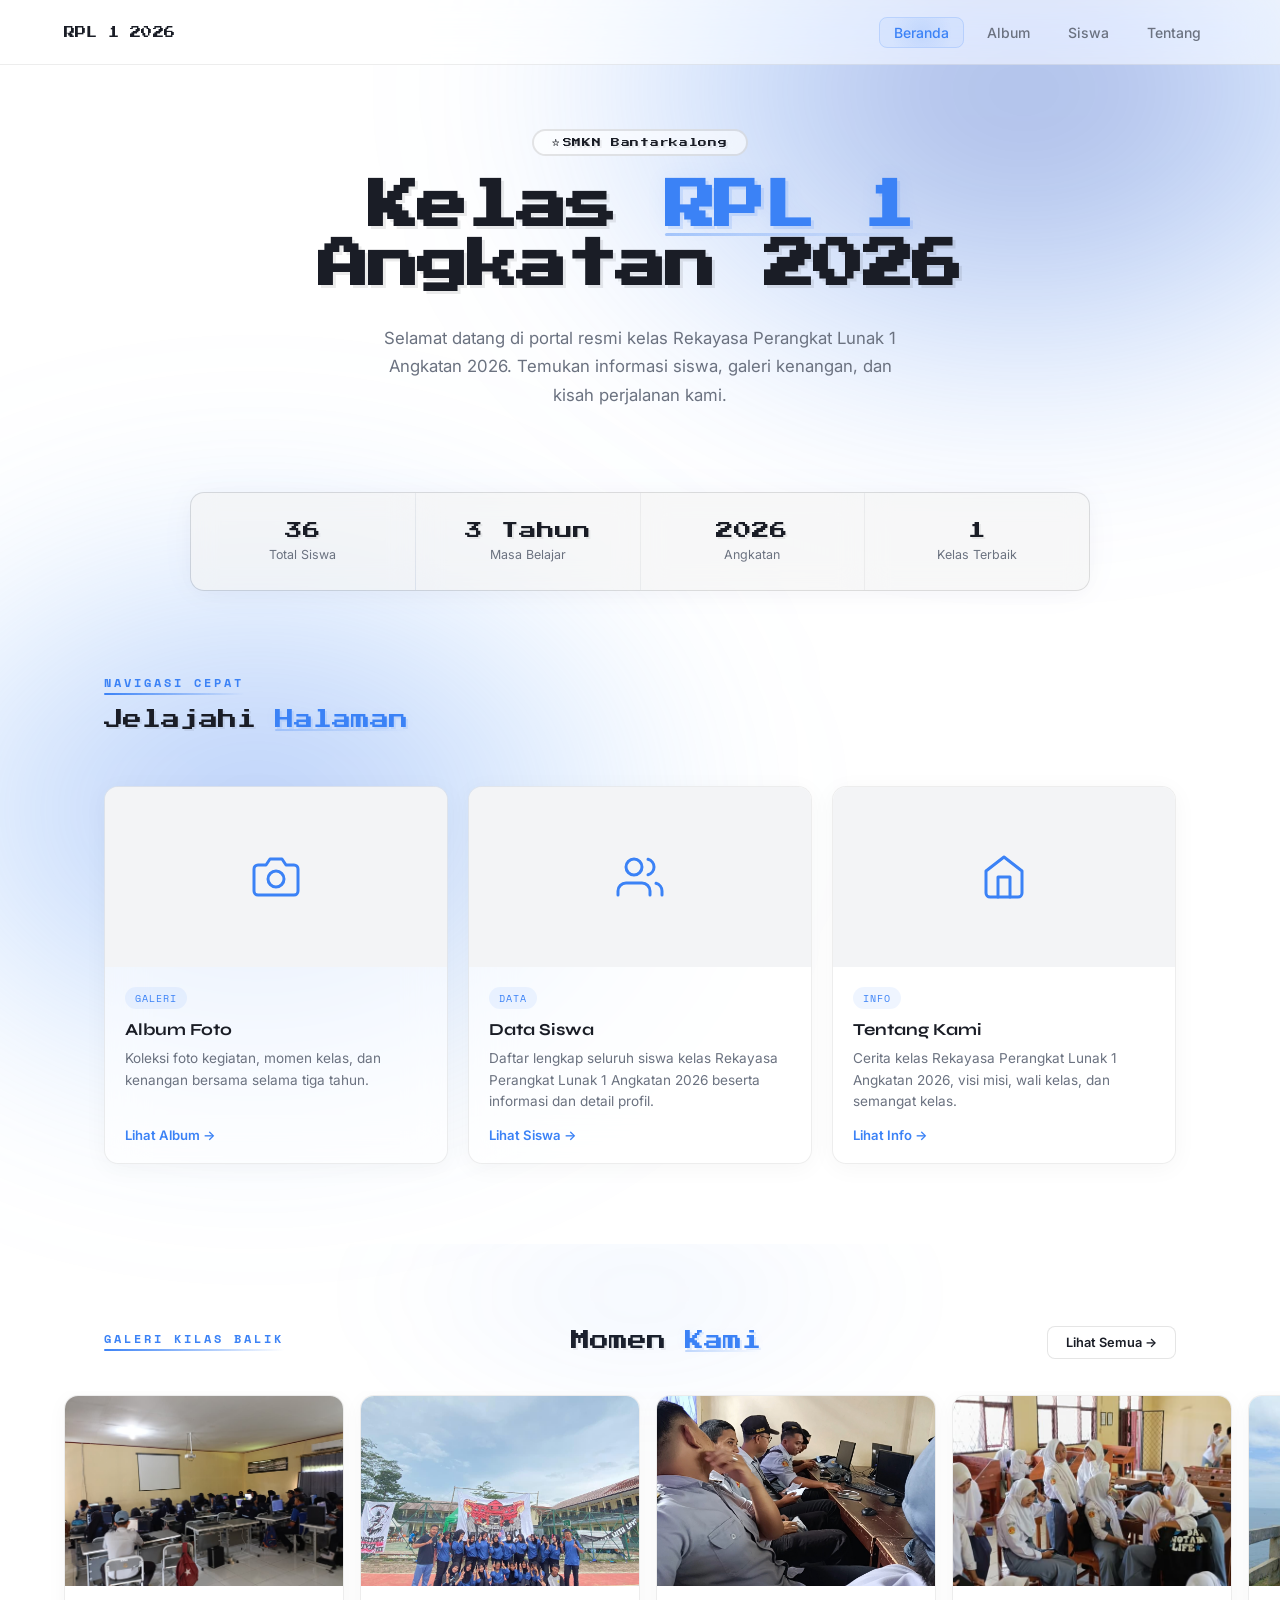
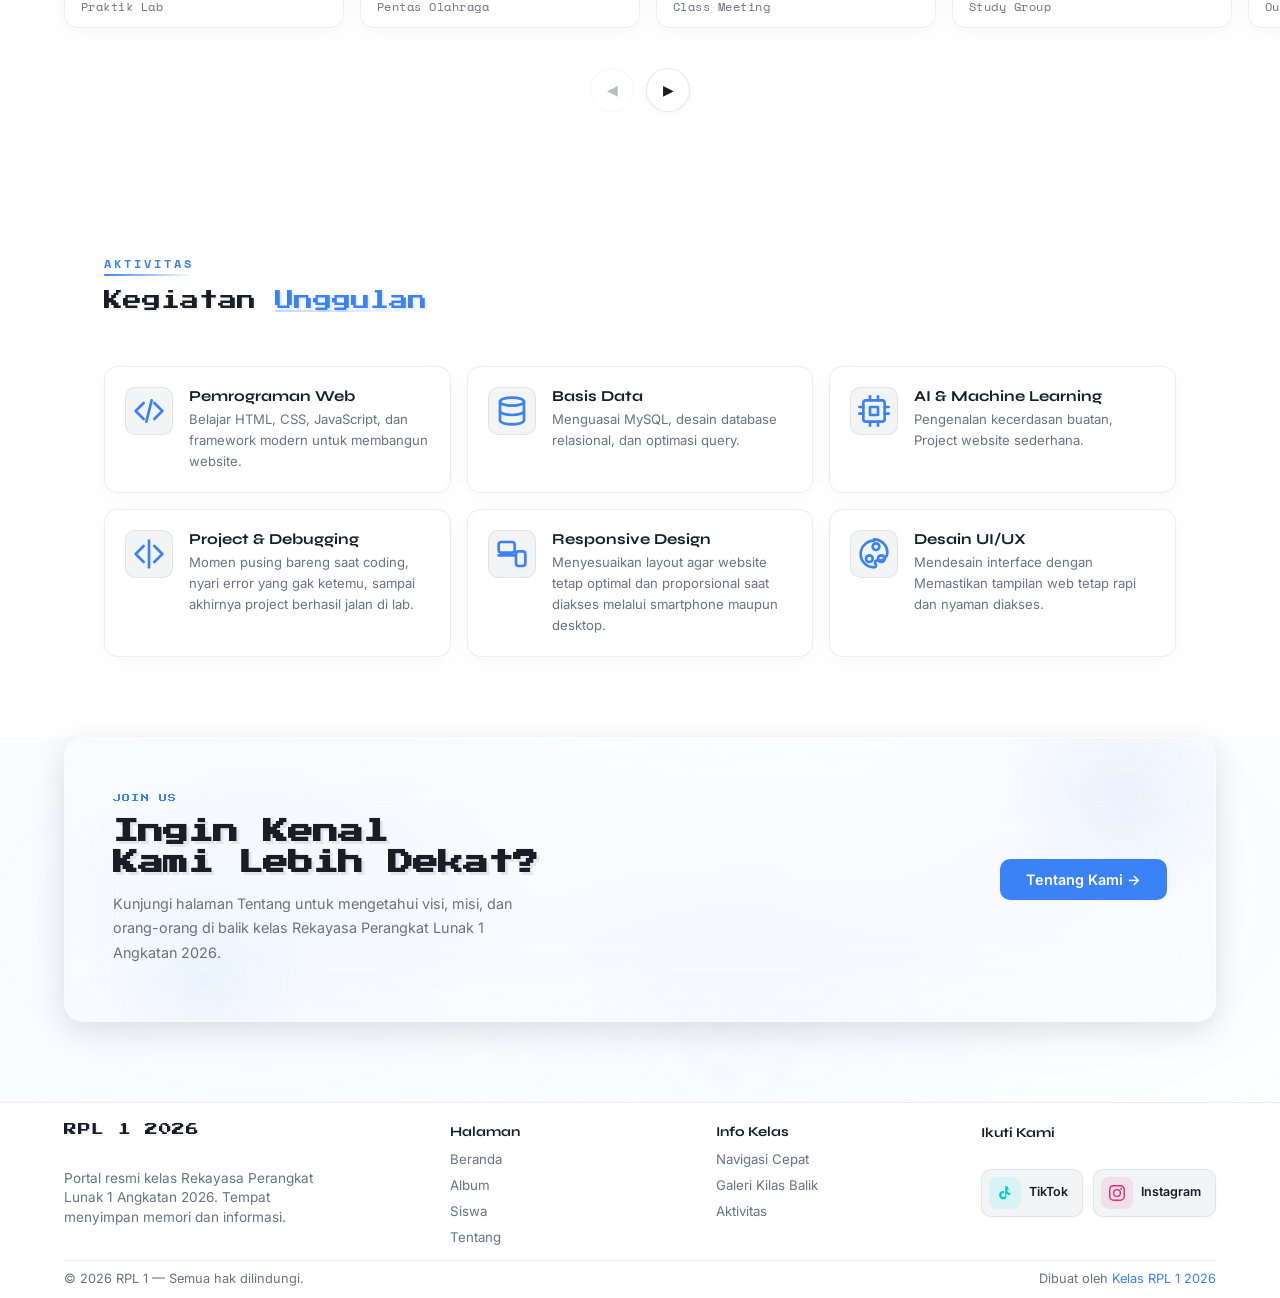
==== index.html @ 1a7b78fa "Upload tugas RPL" ====
<!DOCTYPE html>
<html lang="id">
<head>
  <meta charset="UTF-8" />
  <meta name="viewport" content="width=device-width, initial-scale=1.0" />
  <title>RPL 1 2026 - Home</title>
  <link rel="stylesheet" href="assets/style.css" />
</head>
<body>

  <nav class="navbar">
    <div class="nav-inner">
      <a href="index.html" class="nav-logo">
        <span class="nav-logo-text">RPL 1 2026</span>
      </a>
      <ul class="nav-links">
        <li><a href="index.html" class="active">Beranda</a></li>
        <li><a href="album.html">Album</a></li>
        <li><a href="siswa.html">Siswa</a></li>
        <li><a href="tentang.html">Tentang</a></li>
      </ul>
      <div class="hamburger" aria-label="Menu">
        <span></span><span></span><span></span>
      </div>
    </div>
  </nav>

  <main>

    <section class="hero">
      <div class="hero-badge">
        <svg class="badge-sparkle" viewBox="0 0 24 24" fill="none" stroke="currentColor" stroke-width="2" stroke-linecap="round" stroke-linejoin="round"><path d="M12 2l2.4 7.4H22l-6.2 4.5 2.4 7.4L12 16.8l-6.2 4.5 2.4-7.4L2 9.4h7.6z"/></svg>
        SMKN Bantarkalong
      </div>
      <h1>Kelas <em>RPL 1</em><br>Angkatan 2026</h1>
      <p>Selamat datang di portal resmi kelas Rekayasa Perangkat Lunak 1 Angkatan 2026. Temukan informasi siswa, galeri kenangan, dan kisah perjalanan kami.</p>
    </section>

    <div class="section pt-0">
      <div class="stats-bar fade-in">
        <div class="stat-item">
          <div class="stat-num" data-target="36" data-suffix="">35</div>
          <div class="stat-lbl">Total Siswa</div>
        </div>
        <div class="stat-item">
          <div class="stat-num" data-target="3" data-suffix=" Tahun">3 Tahun</div>
          <div class="stat-lbl">Masa Belajar</div>
        </div>
        <div class="stat-item">
          <div class="stat-num" data-target="2026" data-suffix="">2026</div>
          <div class="stat-lbl">Angkatan</div>
        </div>
        <div class="stat-item">
          <div class="stat-num" data-target="1" data-suffix="">1</div>
          <div class="stat-lbl">Kelas Terbaik</div>
        </div>
      </div>
    </div>

    <section class="section pt-0">
      <div class="section-label" id="Navigasi Cepat">Navigasi Cepat</div>
      <h2 class="section-title">Jelajahi <span>Halaman</span></h2>

      <div class="card-grid">
        <a href="album.html" class="card fade-in">
          <div class="card-img">
            <svg class="icon-card" viewBox="0 0 24 24" fill="none" stroke="currentColor" stroke-width="1.5" stroke-linecap="round" stroke-linejoin="round"><path d="M23 19a2 2 0 0 1-2 2H3a2 2 0 0 1-2-2V8a2 2 0 0 1 2-2h4l2-3h6l2 3h4a2 2 0 0 1 2 2z"/><circle cx="12" cy="13" r="4"/></svg>
          </div>
          <div class="card-body">
            <span class="card-tag">GALERI</span>
            <div class="card-title">Album Foto</div>
            <div class="card-desc">Koleksi foto kegiatan, momen kelas, dan kenangan bersama selama tiga tahun.</div>
            <span class="card-link">Lihat Album →</span>
          </div>
        </a>

        <a href="siswa.html" class="card fade-in delay-1">
          <div class="card-img">
            <svg class="icon-card" viewBox="0 0 24 24" fill="none" stroke="currentColor" stroke-width="1.5" stroke-linecap="round" stroke-linejoin="round"><path d="M17 21v-2a4 4 0 0 0-4-4H5a4 4 0 0 0-4 4v2"/><circle cx="9" cy="7" r="4"/><path d="M23 21v-2a4 4 0 0 0-3-3.87"/><path d="M16 3.13a4 4 0 0 1 0 7.75"/></svg>
          </div>
          <div class="card-body">
            <span class="card-tag">DATA</span>
            <div class="card-title">Data Siswa</div>
            <div class="card-desc">Daftar lengkap seluruh siswa kelas Rekayasa Perangkat Lunak 1 Angkatan 2026 beserta informasi dan detail profil.</div>
            <span class="card-link">Lihat Siswa →</span>
          </div>
        </a>

        <a href="tentang.html" class="card fade-in delay-2">
          <div class="card-img">
            <svg class="icon-card" viewBox="0 0 24 24" fill="none" stroke="currentColor" stroke-width="1.5" stroke-linecap="round" stroke-linejoin="round"><path d="M3 9l9-7 9 7v11a2 2 0 0 1-2 2H5a2 2 0 0 1-2-2z"/><polyline points="9 22 9 12 15 12 15 22"/></svg>
          </div>
          <div class="card-body">
            <span class="card-tag">INFO</span>
            <div class="card-title">Tentang Kami</div>
            <div class="card-desc">Cerita kelas Rekayasa Perangkat Lunak 1 Angkatan 2026, visi misi, wali kelas, dan semangat kelas.</div>
            <span class="card-link">Lihat Info →</span>
          </div>
        </a>
      </div>
    </section>

    <section class="scroll-section">
      <div class="scroll-header">
        <div class="section-label" id="Galeri Kilas Balik">Galeri Kilas Balik</div>
        <h2 class="section-title">Momen <span>Kami</span></h2>
        <a href="album.html" class="btn btn-ghost btn-sm">Lihat Semua →</a>
      </div>

      <div class="scroll-track" id="scrollTrack">

        <div class="scroll-item">
          <img src="img/index/praktiklab.jpeg" alt="Di lab komputer" loading="lazy" />
          <div class="scroll-item-label">Praktik Lab</div>
        </div>
        <div class="scroll-item">
          <img src="img/index/pentasolahraga.jpeg" alt="Olahraga" loading="lazy" />
          <div class="scroll-item-label">Pentas Olahraga</div>
        </div>
        <div class="scroll-item">
          <img src="img/index/classmeting.jpeg" alt="Event sekolah" loading="lazy" />
          <div class="scroll-item-label">Class Meeting</div>
        </div>
        <div class="scroll-item">
          <img src="img/index/studygrup.jpeg" alt="Belajar bareng" loading="lazy" />
          <div class="scroll-item-label">Study Group</div>
        </div>
        <div class="scroll-item">
          <img src="img/index/outingclass.jpeg" alt="Momen seru" loading="lazy" />
          <div class="scroll-item-label">Outing Class</div>
        </div>
      </div>

      <div class="scroll-nav">
        <button class="scroll-btn" id="scrollLeft" aria-label="Geser kiri">◀</button>
        <button class="scroll-btn" id="scrollRight" aria-label="Geser kanan">▶</button>
      </div>
    </section>

    <section class="section">
      <div class="section-label" id="Aktivitas">Aktivitas</div>
      <h2 class="section-title">Kegiatan <span>Unggulan</span></h2>

      <div class="activity-grid">
        <div class="activity-card fade-in">
          <div class="activity-icon">
            <svg class="icon-activity" viewBox="0 0 24 24" fill="none" stroke="currentColor" stroke-width="2" stroke-linecap="round" stroke-linejoin="round"><polyline points="16 18 22 12 16 6"/><polyline points="8 6 2 12 8 18"/><line x1="14" y1="4" x2="10" y2="20"/></svg>
          </div>
          <div class="activity-body">
            <div class="activity-title">Pemrograman Web</div>
            <div class="activity-desc">Belajar HTML, CSS, JavaScript, dan framework modern untuk membangun website.</div>
          </div>
        </div>

        <div class="activity-card fade-in delay-3">
          <div class="activity-icon">
            <svg class="icon-activity" viewBox="0 0 24 24" fill="none" stroke="currentColor" stroke-width="2" stroke-linecap="round" stroke-linejoin="round"><ellipse cx="12" cy="5" rx="9" ry="3"/><path d="M21 12c0 1.66-4 3-9 3s-9-1.34-9-3"/><path d="M3 5v14c0 1.66 4 3 9 3s9-1.34 9-3V5"/></svg>
          </div>
          <div class="activity-body">
            <div class="activity-title">Basis Data</div>
            <div class="activity-desc">Menguasai MySQL, desain database relasional, dan optimasi query.</div>
          </div>
        </div>

        <div class="activity-card fade-in delay-4">
          <div class="activity-icon">
            <svg class="icon-activity" viewBox="0 0 24 24" fill="none" stroke="currentColor" stroke-width="2" stroke-linecap="round" stroke-linejoin="round"><rect x="4" y="4" width="16" height="16" rx="2"/><rect x="9" y="9" width="6" height="6"/><line x1="9" y1="1" x2="9" y2="4"/><line x1="15" y1="1" x2="15" y2="4"/><line x1="9" y1="20" x2="9" y2="23"/><line x1="15" y1="20" x2="15" y2="23"/><line x1="20" y1="9" x2="23" y2="9"/><line x1="20" y1="14" x2="23" y2="14"/><line x1="1" y1="9" x2="4" y2="9"/><line x1="1" y1="14" x2="4" y2="14"/></svg>
          </div>
          <div class="activity-body">
            <div class="activity-title">AI & Machine Learning</div>
            <div class="activity-desc">Pengenalan kecerdasan buatan, Project website sederhana.</div>
          </div>
        </div>

        <div class="activity-card fade-in delay-5">
          <div class="activity-icon">
            <svg class="icon-activity" viewBox="0 0 24 24" fill="none" stroke="currentColor" stroke-width="2" stroke-linecap="round" stroke-linejoin="round"><polyline points="16 18 22 12 16 6"/><polyline points="8 6 2 12 8 18"/><line x1="12" y1="22" x2="12" y2="2"/></svg>
          </div>
          <div class="activity-body">
            <div class="activity-title">Project & Debugging</div>
            <div class="activity-desc">Momen pusing bareng saat coding, nyari error yang gak ketemu, sampai akhirnya project berhasil jalan di lab.</div>
         </div>
        </div>

        <div class="activity-card fade-in delay-6">
          <div class="activity-icon">
           <svg class="icon-activity" viewBox="0 0 24 24" fill="none" stroke="currentColor" stroke-width="2" stroke-linecap="round" stroke-linejoin="round">
            <rect x="2" y="3" width="12" height="8" rx="2"/>
            <rect x="15" y="10" width="7" height="11" rx="2"/>
            <path d="M2 13h12"/>
           </svg>
          </div>
          <div class="activity-body">
            <div class="activity-title">Responsive Design</div>
            <div class="activity-desc">Menyesuaikan layout agar website tetap optimal dan proporsional saat diakses melalui smartphone maupun desktop.</div>
          </div>
        </div>

        <div class="activity-card fade-in delay-7">
          <div class="activity-icon">
            <svg class="icon-activity" viewBox="0 0 24 24" fill="none" stroke="currentColor" stroke-width="2" stroke-linecap="round" stroke-linejoin="round"><circle cx="13.5" cy="6.5" r="2.5"/><circle cx="17.5" cy="15.5" r="2.5"/><circle cx="8.5" cy="15.5" r="2.5"/><path d="M12 2C6.5 2 2 6.5 2 12s4.5 10 10 10c.93 0 1.5-.67 1.5-1.5 0-.39-.15-.74-.39-1.01-.23-.26-.38-.61-.38-1 0-.83.67-1.5 1.5-1.5H16c3.31 0 6-2.69 6-6 0-5.5-4.5-9.99-10-9.99z"/></svg>
          </div>
          <div class="activity-body">
            <div class="activity-title">Desain UI/UX</div>
            <div class="activity-desc">Mendesain interface dengan Memastikan tampilan web tetap rapi dan nyaman diakses.</div>
          </div>
        </div>
      </div>
    </section>

    <section class="cta-section">
      <div class="cta-inner fade-in">
        <div class="cta-text">
          <div class="cta-label">JOIN US</div>
          <h2 class="cta-title">Ingin Kenal<br>Kami Lebih Dekat?</h2>
          <p class="cta-desc">Kunjungi halaman Tentang untuk mengetahui visi, misi, dan orang-orang di balik kelas Rekayasa Perangkat Lunak 1 Angkatan 2026.</p>
        </div>
        <a href="tentang.html" class="btn btn-primary">Tentang Kami →</a>
      </div>
    </section>

  </main>

  <footer>
    <div class="footer-inner">
      <div class="footer-top">
        <div class="footer-brand">
          <div class="logo">RPL 1 2026</div>
          <p>Portal resmi kelas Rekayasa Perangkat Lunak 1 Angkatan 2026. Tempat menyimpan memori dan informasi.</p>

          <div class="social-heading">Ikuti Kami</div>
          <div class="footer-social">
            <a class="social-item tiktok-item" href="https://www.tiktok.com/@_erpeel1" target="_blank" rel="noopener noreferrer" aria-label="TikTok RPL 1">
              <span class="icon-box">
                <svg viewBox="0 0 24 24" xmlns="http://www.w3.org/2000/svg"><path d="M19.59 6.69a4.83 4.83 0 01-3.77-4.25V2h-3.45v13.67a2.89 2.89 0 01-2.88 2.5 2.89 2.89 0 01-2.89-2.89 2.89 2.89 0 012.89-2.89c.28 0 .54.04.79.1v-3.5a6.37 6.37 0 00-.79-.05A6.34 6.34 0 003.15 15.2a6.34 6.34 0 0010.86 4.48V13a8.28 8.28 0 005.58 2.16V11.7a4.83 4.83 0 01-3.77-1.76V6.69h3.77z"/></svg>
              </span>
              <span class="social-name">TikTok</span>
            </a>

            <a class="social-item ig-item" href="https://www.instagram.com/software_engineerr01" target="_blank" rel="noopener noreferrer" aria-label="Instagram RPL 1">
              <span class="icon-box">
                <svg viewBox="0 0 24 24" xmlns="http://www.w3.org/2000/svg"><path d="M12 2.163c3.204 0 3.584.012 4.85.07 3.252.148 4.771 1.691 4.919 4.919.058 1.265.069 1.645.069 4.849 0 3.205-.012 3.584-.069 4.849-.149 3.225-1.664 4.771-4.919 4.919-1.266.058-1.644.07-4.85.07-3.204 0-3.584-.012-4.849-.07-3.26-.149-4.771-1.699-4.919-4.92-.058-1.265-.07-1.644-.07-4.849 0-3.204.013-3.583.07-4.849.149-3.227 1.664-4.771 4.919-4.919 1.266-.057 1.645-.069 4.849-.069zM12 0C8.741 0 8.333.014 7.053.072 2.695.272.273 2.69.073 7.052.014 8.333 0 8.741 0 12c0 3.259.014 3.668.072 4.948.2 4.358 2.618 6.78 6.98 6.98C8.333 23.986 8.741 24 12 24c3.259 0 3.668-.014 4.948-.072 4.354-.2 6.782-2.618 6.979-6.98.059-1.28.073-1.689.073-4.948 0-3.259-.014-3.667-.072-4.947-.196-4.354-2.617-6.78-6.979-6.98C15.668.014 15.259 0 12 0zm0 5.838a6.162 6.162 0 100 12.324 6.162 6.162 0 000-12.324zM12 16a4 4 0 110-8 4 4 0 010 8zm6.406-11.845a1.44 1.44 0 100 2.881 1.44 1.44 0 000-2.881z"/></svg>
              </span>
              <span class="social-name">Instagram</span>
            </a>

          </div>
        </div>
        <div class="footer-col">
          <h4>Halaman</h4>
          <ul>
            <li><a href="index.html">Beranda</a></li>
            <li><a href="album.html">Album</a></li>
            <li><a href="siswa.html">Siswa</a></li>
            <li><a href="tentang.html">Tentang</a></li>
          </ul>
        </div>
        <div class="footer-col">
          <h4>Info Kelas</h4>
          <ul>
            <li><a href="#Navigasi Cepat">Navigasi Cepat</a></li>
            <li><a href="#Galeri Kilas Balik">Galeri Kilas Balik</a></li>
            <li><a href="#Aktivitas">Aktivitas</a></li>
          </ul>
        </div>
      </div>
      <div class="footer-bottom">
        <span>© 2026 RPL 1 — Semua hak dilindungi.</span>
        <span>Dibuat oleh <a href="tentang.html">Kelas RPL 1 2026</a></span>
      </div>
    </div>
  </footer>

  <script src="assets/script.js"></script>
</body>
</html>
---- assets/style.css ----
@import url('https://fonts.googleapis.com/css2?family=Press+Start+2P&family=Space+Mono:wght@400;700&family=Syne:wght@400;600;700;800&family=Inter:wght@300;400;500&display=swap');

:root {
  --bg:         #ffffff;
  --surface:    #f3f4f6;
  --card:       rgba(255, 255, 255, 0.65);
  --card-solid: #ffffff;
  --border:     rgba(0, 0, 0, 0.07);
  --border-md:  rgba(0, 0, 0, 0.1);
  --accent:     #3b82f6;
  --accent2:    #7c3aed;
  --gold:       #f59e0b;
  --text:       #1a1d26;
  --muted:      #6b7280;
  --radius:     14px;
  --transition: 0.3s cubic-bezier(0.4, 0, 0.2, 1);
  --retro-shadow:    3px 3px 0px rgba(0, 0, 0, 0.08);
  --retro-shadow-sm: 2px 2px 0px rgba(0, 0, 0, 0.06);
  --blur:    blur(20px);
  --blur-sm: blur(12px);
}

*,
*::before,
*::after {
  box-sizing: border-box;
  margin: 0;
  padding: 0;
}

html {
  scroll-behavior: smooth;
}

body {
  font-family: 'Inter', sans-serif;
  background: #ffffff;
  color: var(--text);
  min-height: 100vh;
  display: flex;
  flex-direction: column;
  overflow-x: hidden;
  position: relative;
}

body::before {
  content: '';
  position: fixed;
  top: -30%;
  right: -20%;
  width: 80%;
  height: 80%;
  background: radial-gradient(ellipse at center, rgba(30, 64, 175, 0.45) 0%, rgba(59, 130, 246, 0.25) 40%, transparent 70%);
  filter: blur(100px);
  pointer-events: none;
  z-index: 0;
  animation: blobFloat1 18s ease-in-out infinite;
}

body::after {
  content: '';
  position: fixed;
  bottom: -25%;
  left: -15%;
  width: 70%;
  height: 70%;
  background: radial-gradient(ellipse at center, rgba(37, 99, 235, 0.38) 0%, rgba(96, 165, 250, 0.22) 45%, transparent 70%);
  filter: blur(100px);
  pointer-events: none;
  z-index: 0;
  animation: blobFloat2 22s ease-in-out infinite;
}

.bg-blob-layer .blob-1 {
  background: radial-gradient(circle, rgba(30, 64, 175, 0.38) 0%, rgba(59, 130, 246, 0.18) 50%, transparent 70%);
}

.bg-blob-layer .blob-2 {
  background: radial-gradient(circle, rgba(37, 99, 235, 0.32) 0%, rgba(96, 165, 250, 0.14) 60%, transparent 75%);
}

.bg-blob-layer .blob-3 {
  background: radial-gradient(circle, rgba(29, 78, 216, 0.35) 0%, rgba(59, 130, 246, 0.15) 50%, transparent 70%);
}

.bg-blob-layer .blob-4 {
  background: radial-gradient(circle, rgba(30, 64, 175, 0.28) 0%, rgba(96, 165, 250, 0.12) 50%, transparent 70%);
}

.bg-blob-layer .blob-5 {
  background: radial-gradient(circle, rgba(59, 130, 246, 0.30) 0%, transparent 65%);
}

.bg-blob-layer .blob-6 {
  background: radial-gradient(circle, rgba(37, 99, 235, 0.26) 0%, rgba(96, 165, 250, 0.12) 50%, transparent 70%);
}

.bg-blob-layer {
  position: fixed;
  inset: 0;
  pointer-events: none;
  z-index: 0;
  overflow: hidden;
}

.bg-blob-layer .blob {
  position: absolute;
  border-radius: 50%;
  filter: blur(120px);
  opacity: 0;
  animation: blobAppear 2s ease forwards;
}

.bg-blob-layer .blob-1 {
  width: 500px;
  height: 500px;
  top: -10%;
  right: 10%;
  background: radial-gradient(circle, rgba(30, 64, 175, 0.22) 0%, rgba(59, 130, 246, 0.08) 50%, transparent 70%);
  animation: blobAppear 2s 0.3s ease forwards, blobFloat3 25s 2s ease-in-out infinite;
}

.bg-blob-layer .blob-2 {
  width: 450px;
  height: 450px;
  top: 30%;
  left: -10%;
  background: radial-gradient(circle, rgba(37, 99, 235, 0.18) 0%, rgba(96, 165, 250, 0.06) 60%, transparent 75%);
  animation: blobAppear 2s 0.6s ease forwards, blobFloat4 20s 2s ease-in-out infinite;
}

.bg-blob-layer .blob-3 {
  width: 400px;
  height: 400px;
  bottom: 10%;
  right: -5%;
  background: radial-gradient(circle, rgba(29, 78, 216, 0.2) 0%, rgba(59, 130, 246, 0.07) 50%, transparent 70%);
  animation: blobAppear 2s 0.9s ease forwards, blobFloat5 28s 2s ease-in-out infinite;
}

.bg-blob-layer .blob-4 {
  width: 350px;
  height: 350px;
  bottom: -15%;
  left: 25%;
  background: radial-gradient(circle, rgba(30, 64, 175, 0.15) 0%, rgba(96, 165, 250, 0.05) 50%, transparent 70%);
  animation: blobAppear 2s 1.2s ease forwards, blobFloat6 24s 2s ease-in-out infinite;
}

.bg-blob-layer .blob-5 {
  width: 280px;
  height: 280px;
  top: 5%;
  left: 30%;
  background: radial-gradient(circle, rgba(59, 130, 246, 0.16) 0%, transparent 65%);
  animation: blobAppear 2s 1.5s ease forwards, blobFloat7 16s 2s ease-in-out infinite;
}

.bg-blob-layer .blob-6 {
  width: 320px;
  height: 320px;
  top: 50%;
  right: 20%;
  background: radial-gradient(circle, rgba(37, 99, 235, 0.14) 0%, rgba(96, 165, 250, 0.05) 50%, transparent 70%);
  animation: blobAppear 2s 0.4s ease forwards, blobFloat8 21s 2s ease-in-out infinite;
}

.bg-noise {
  position: fixed;
  inset: 0;
  pointer-events: none;
  z-index: 0;
  opacity: 0.015;
  background-image: url("data:image/svg+xml,%3Csvg viewBox='0 0 256 256' xmlns='http://www.w3.org/2000/svg'%3E%3Cfilter id='n'%3E%3CfeTurbulence type='fractalNoise' baseFrequency='0.85' numOctaves='4' stitchTiles='stitch'/%3E%3C/filter%3E%3Crect width='100%25' height='100%25' filter='url(%23n)'/%3E%3C/svg%3E");
  background-repeat: repeat;
  background-size: 128px 128px;
}

main {
  flex: 1;
  position: relative;
  z-index: 1;
}

a {
  text-decoration: none;
  color: inherit;
}

img {
  display: block;
  max-width: 100%;
}

.navbar {
  position: sticky;
  top: 0;
  z-index: 100;
  background: rgba(255, 255, 255, 0.55);
  -webkit-backdrop-filter: blur(24px) saturate(1.4);
  backdrop-filter: blur(24px) saturate(1.4);
  border-bottom: 1px solid var(--border);
  padding: 0 5%;
  animation: navSlideDown 0.6s ease both;
}

.nav-inner {
  max-width: 1200px;
  margin: 0 auto;
  display: flex;
  align-items: center;
  justify-content: space-between;
  height: 64px;
}

.nav-logo {
  font-family: 'Press Start 2P', monospace;
  font-size: 0.100rem;
  font-weight: 400;
  color: var(--text);
  letter-spacing: 0.04em;
  display: flex;
  align-items: center;
  gap: 8px;
  text-shadow: var(--retro-shadow-sm);
  image-rendering: pixelated;
}

.nav-logo span {
  display: inline-block;
  padding: 0;
  border-radius: 0;
  font-size: 0.7rem;
  font-family: 'Press Start 2P', monospace;
  text-shadow: none;
  background: none;
  color: var(--text);
}

.nav-logo-text {
  color: var(--muted);
  font-size: 0.8rem;
  font-weight: 400;
}

.nav-links {
  display: flex;
  gap: 8px;
  list-style: none;
}

.nav-links a {
  font-family: 'Inter', sans-serif;
  font-size: 0.875rem;
  font-weight: 500;
  color: var(--muted);
  padding: 6px 14px;
  border-radius: 8px;
  border: 1px solid transparent;
  transition: all 0.35s cubic-bezier(0.4, 0, 0.2, 1);
  position: relative;
  overflow: hidden;
}

.nav-links a::before {
  content: '';
  position: absolute;
  inset: 0;
  background: radial-gradient(circle at center, rgba(59, 130, 246, 0.12) 0%, transparent 70%);
  opacity: 0;
  transition: opacity 0.35s ease;
  border-radius: 8px;
}

.nav-links a:hover::before,
.nav-links a.active::before {
  opacity: 1;
}

.nav-links a:hover,
.nav-links a.active {
  color: var(--accent);
  border-color: rgba(59, 130, 246, 0.18);
  background: rgba(59, 130, 246, 0.06);
}

.hamburger {
  display: none;
  flex-direction: column;
  gap: 5px;
  cursor: pointer;
  padding: 4px;
}

.hamburger span {
  display: block;
  width: 24px;
  height: 2px;
  background: var(--text);
  border-radius: 2px;
  transition: var(--transition);
}

.btn {
  display: inline-flex;
  align-items: center;
  gap: 8px;
  padding: 12px 26px;
  border-radius: 10px;
  font-weight: 600;
  font-size: 0.9rem;
  transition: all 0.4s cubic-bezier(0.4, 0, 0.2, 1);
  cursor: pointer;
  border: none;
  position: relative;
  overflow: hidden;
}

.btn::after {
  content: '';
  position: absolute;
  inset: 0;
  background: linear-gradient(135deg, rgba(255,255,255,0.15) 0%, transparent 50%);
  opacity: 0;
  transition: opacity 0.4s ease;
}

.btn:hover::after {
  opacity: 1;
}

.btn-sm {
  padding: 8px 18px;
  font-size: 0.8rem;
  border-radius: 8px;
}

.btn-primary {
  background: var(--accent);
  color: #fff;
}

.btn-primary:hover {
  background: #2563eb;
  transform: translateY(-2px);
  box-shadow: 0 8px 24px rgba(59, 130, 246, 0.3), 0 0 0 1px rgba(59, 130, 246, 0.1);
}

.btn-primary:active {
  transform: translateY(0px);
  box-shadow: 0 2px 8px rgba(59, 130, 246, 0.2);
}

.btn-ghost {
  background: rgba(255, 255, 255, 0.6);
  -webkit-backdrop-filter: var(--blur-sm);
  backdrop-filter: var(--blur-sm);
  color: var(--text);
  border: 1px solid var(--border-md);
}

.btn-ghost:hover {
  border-color: var(--accent);
  color: var(--accent);
  transform: translateY(-2px);
  box-shadow: 0 6px 20px rgba(59, 130, 246, 0.1), 0 0 0 1px rgba(59, 130, 246, 0.08);
}

.btn-ghost:active {
  transform: translateY(0px);
}

.section {
  padding: 80px 5%;
  max-width: 1200px;
  margin: 0 auto;
}

.section-label {
  font-family: 'Space Mono', monospace;
  font-size: 0.72rem;
  font-weight: 700;
  letter-spacing: 3px;
  color: var(--accent);
  text-transform: uppercase;
  margin-bottom: 12px;
  position: relative;
  display: inline-block;
}

.section-label::after {
  content: '';
  position: absolute;
  bottom: -4px;
  left: 0;
  width: 100%;
  height: 2px;
  background: linear-gradient(90deg, var(--accent), transparent);
  border-radius: 2px;
  animation: labelExpand 0.8s 0.5s ease both;
}

.section-title {
  font-family: 'Press Start 2P', monospace;
  font-size: clamp(0.85rem, 2.5vw, 1.2rem);
  font-weight: 400;
  margin-bottom: 48px;
  line-height: 1.8;
  text-shadow: var(--retro-shadow-sm);
  image-rendering: pixelated;
  color: var(--text);
}

.section-title span {
  color: var(--accent);
  text-shadow:
    2px 2px 0px rgba(59, 130, 246, 0.12),
    0 0 12px rgba(59, 130, 246, 0.06);
  position: relative;
}

.section-title span::after {
  content: '';
  position: absolute;
  bottom: -2px;
  left: 0;
  width: 100%;
  height: 2px;
  background: linear-gradient(90deg, rgba(59, 130, 246, 0.3), transparent);
  border-radius: 1px;
}

.page-header {
  padding: 64px 5% 48px;
  border-bottom: 1px solid var(--border);
  max-width: 1200px;
  margin: 0 auto;
}

.page-header h1 {
  font-family: 'Press Start 2P', monospace;
  font-size: clamp(1rem, 3.5vw, 1.6rem);
  font-weight: 400;
  line-height: 1.8;
  text-shadow: var(--retro-shadow);
  image-rendering: pixelated;
  color: var(--text);
}

.page-header p {
  color: var(--muted);
  margin-top: 14px;
  font-size: 1rem;
  line-height: 1.7;
}

.badge {
  display: inline-block;
  padding: 3px 10px;
  border-radius: 50px;
  font-size: 0.7rem;
  font-weight: 600;
  transition: all 0.3s ease;
}

.badge-green {
  background: rgba(16, 185, 129, 0.1);
  color: #059669;
}

.badge-blue {
  background: rgba(59, 130, 246, 0.08);
  color: var(--accent);
}

.badge-gold {
  background: rgba(245, 158, 11, 0.1);
  color: #d97706;
}

.table-wrap {
  overflow-x: auto;
  overflow-y: auto;
  max-height: 420px;
  border: 1px solid var(--border);
  border-radius: var(--radius);
  background: rgba(255, 255, 255, 0.6);
  -webkit-backdrop-filter: var(--blur);
  backdrop-filter: var(--blur);
  box-shadow: 0 4px 24px rgba(0, 0, 0, 0.04), 0 0 0 1px rgba(59, 130, 246, 0.03);
}

table {
  width: 100%;
  min-width: 520px;
  border-collapse: collapse;
  font-size: 0.9rem;
}

thead {
  background: var(--surface);
  font-family: 'Space Mono', monospace;
  font-size: 0.72rem;
  letter-spacing: 0.08em;
  color: var(--muted);
  text-transform: uppercase;
}

th,
td {
  padding: 14px 20px;
  text-align: left;
}

tbody tr {
  border-top: 1px solid var(--border);
  transition: all 0.35s cubic-bezier(0.4, 0, 0.2, 1);
}

tbody tr:hover {
  background: rgba(59, 130, 246, 0.03);
  box-shadow: inset 3px 0 0 var(--accent);
}

.photo-grid {
  columns: 3 280px;
  gap: 16px;
}

.photo-item {
  break-inside: avoid;
  margin-bottom: 16px;
  border-radius: var(--radius);
  overflow: hidden;
  position: relative;
  border: 1px solid var(--border);
  cursor: pointer;
  background: rgba(255, 255, 255, 0.6);
  -webkit-backdrop-filter: var(--blur-sm);
  backdrop-filter: var(--blur-sm);
  box-shadow: 0 4px 16px rgba(0, 0, 0, 0.03);
  transition: all 0.4s cubic-bezier(0.4, 0, 0.2, 1);
}

.photo-item:hover {
  border-color: rgba(59, 130, 246, 0.18);
  box-shadow: 0 12px 32px rgba(59, 130, 246, 0.08), 0 0 0 1px rgba(59, 130, 246, 0.06);
}

.photo-placeholder {
  background: var(--surface);
  width: 100%;
  display: flex;
  flex-direction: column;
  align-items: center;
  justify-content: center;
  gap: 8px;
  color: var(--muted);
  font-size: 0.8rem;
  font-family: 'Space Mono', monospace;
  transition: all 0.4s ease;
  min-height: 180px;
}

.photo-placeholder:hover {
  background: rgba(59, 130, 246, 0.04);
  border-color: var(--accent);
}

.photo-placeholder .icon {
  font-size: 2rem;
  transition: transform 0.4s ease;
}

.photo-item:hover .photo-placeholder .icon {
  transform: scale(1.1);
}

footer {
  background: rgba(255, 255, 255, 0.6);
  -webkit-backdrop-filter: var(--blur);
  backdrop-filter: var(--blur);
  border-top: 1px solid var(--border);
  padding: 20px 5% 12px;
  position: relative;
  z-index: 1;
}

.footer-inner {
  max-width: 1200px;
  margin: 0 auto;
}

.footer-top {
  display: grid;
  grid-template-columns: 1.5fr 1fr 1fr auto;
  row-gap: 2px;
  column-gap: 24px;
  margin-bottom: 14px;
  align-items: start;
}

.footer-brand {
  display: contents;
}

.footer-brand .logo {
  font-family: 'Press Start 2P', monospace;
  font-size: 0.8rem;
  color: var(--text);
  font-weight: 400;
  text-shadow: var(--retro-shadow-sm);
  image-rendering: pixelated;
  letter-spacing: 0.04em;
  grid-column: 1;
  grid-row: 1;
}

.footer-brand p {
  font-size: 0.85rem;
  color: var(--muted);
  line-height: 1.45;
  max-width: 280px;
  grid-column: 1;
  grid-row: 2;
}

.footer-brand .social-heading {
  display: block !important;
  width: 100% !important;
  font-family: 'Syne', sans-serif !important;
  font-size: 0.85rem !important;
  font-weight: 700 !important;
  color: var(--text) !important;
  text-transform: none !important;
  letter-spacing: 0 !important;
  margin-top: 0 !important;
  margin-bottom: 6px !important;
  padding-bottom: 0 !important;
  border-bottom: none !important;
  line-height: 1.4 !important;
  height: auto !important;
  visibility: visible !important;
  opacity: 1 !important;
  overflow: visible !important;
  position: relative !important;
  float: none !important;
  clear: both !important;
  grid-column: 4;
  grid-row: 1;
}

.footer-social {
  display: flex !important;
  align-items: center !important;
  gap: 10px !important;
  margin-top: 0 !important;
  margin-bottom: 0 !important;
  padding: 0 !important;
  width: 100% !important;
  height: auto !important;
  visibility: visible !important;
  opacity: 1 !important;
  overflow: visible !important;
  grid-column: 4;
  grid-row: 2;
}

.footer-top > .footer-col:nth-child(2) {
  grid-column: 2;
  grid-row: 1 / 3;
}

.footer-top > .footer-col:nth-child(3) {
  grid-column: 3;
  grid-row: 1 / 3;
}

.footer-col h4 {
  font-family: 'Syne', sans-serif;
  font-size: 0.85rem;
  font-weight: 700;
  margin-bottom: 8px;
  color: var(--text);
}

.footer-col ul {
  list-style: none;
}

.footer-col ul li + li {
  margin-top: 6px;
}

.footer-col ul a {
  font-size: 0.83rem;
  color: var(--muted);
  transition: all 0.35s cubic-bezier(0.4, 0, 0.2, 1);
  position: relative;
  padding-left: 0;
}

.footer-col ul a::before {
  content: '';
  position: absolute;
  left: -2px;
  top: 50%;
  transform: translateY(-50%) scaleY(0);
  width: 2px;
  height: 60%;
  background: var(--accent);
  border-radius: 2px;
  transition: transform 0.3s ease;
}

.footer-col ul a:hover {
  color: var(--accent);
  padding-left: 8px;
}

.footer-col ul a:hover::before {
  transform: translateY(-50%) scaleY(1);
}

.footer-bottom {
  display: flex;
  align-items: center;
  justify-content: space-between;
  border-top: 1px solid var(--border);
  padding-top: 10px;
  font-size: 0.8rem;
  color: var(--muted);
  flex-wrap: wrap;
  gap: 12px;
}

.footer-bottom a {
  color: var(--accent);
  transition: all 0.3s ease;
}

.footer-bottom a:hover {
  text-shadow: 0 0 8px rgba(59, 130, 246, 0.3);
}

.footer-social .social-item {
  display: inline-flex !important;
  align-items: center !important;
  gap: 8px !important;
  text-decoration: none !important;
  padding: 7px 14px 7px 7px !important;
  border-radius: 10px !important;
  background: var(--surface) !important;
  border: 1px solid var(--border) !important;
  transition: all 0.4s cubic-bezier(0.4, 0, 0.2, 1) !important;
  position: relative !important;
  visibility: visible !important;
  opacity: 1 !important;
  overflow: visible !important;
  line-height: 1 !important;
  float: none !important;
  clear: none !important;
  color: var(--text) !important;
  box-shadow: 0 1px 4px rgba(0, 0, 0, 0.03) !important;
}

.footer-social .social-item:hover {
  transform: translateY(-2px) !important;
  box-shadow: 0 6px 20px rgba(0, 0, 0, 0.08) !important;
}

.footer-social .social-item .icon-box {
  display: inline-flex !important;
  align-items: center !important;
  justify-content: center !important;
  width: 32px !important;
  height: 32px !important;
  min-width: 32px !important;
  min-height: 32px !important;
  border-radius: 8px !important;
  transition: all 0.4s ease !important;
  position: relative !important;
  visibility: visible !important;
  opacity: 1 !important;
  overflow: visible !important;
  padding: 0 !important;
  line-height: 1 !important;
}

.footer-social .social-item .icon-box svg {
  width: 16px !important;
  height: 16px !important;
  min-width: 16px !important;
  min-height: 16px !important;
  fill: currentColor !important;
  display: block !important;
  visibility: visible !important;
  opacity: 1 !important;
  position: static !important;
}

.footer-social .social-item .social-name {
  font-family: 'Inter', sans-serif !important;
  font-size: 0.78rem !important;
  font-weight: 600 !important;
  color: var(--text) !important;
  line-height: 1 !important;
  white-space: nowrap !important;
  visibility: visible !important;
  opacity: 1 !important;
  display: inline !important;
  position: relative !important;
  height: auto !important;
  width: auto !important;
  overflow: visible !important;
}

.footer-social .social-item.tiktok-item .icon-box {
  background: rgba(37, 244, 238, 0.12) !important;
  color: #00c9d4 !important;
}

.footer-social .social-item.tiktok-item:hover .icon-box {
  background: #25f4ee !important;
  color: #000 !important;
  box-shadow: 0 0 16px rgba(37, 244, 238, 0.4) !important;
}

.footer-social .social-item.tiktok-item:hover {
  border-color: rgba(37, 244, 238, 0.3) !important;
  box-shadow: 0 6px 20px rgba(37, 244, 238, 0.15) !important;
}

.footer-social .social-item.ig-item .icon-box {
  background: rgba(225, 48, 108, 0.1) !important;
  color: #e1306c !important;
}

.footer-social .social-item.ig-item:hover .icon-box {
  background: linear-gradient(135deg, #f09433, #e6683c, #dc2743, #cc2366, #bc1888) !important;
  color: #fff !important;
  box-shadow: 0 0 16px rgba(225, 48, 108, 0.4) !important;
}

.footer-social .social-item.ig-item:hover {
  border-color: rgba(225, 48, 108, 0.25) !important;
  box-shadow: 0 6px 20px rgba(225, 48, 108, 0.12) !important;
}

@keyframes fadeUp {
  from {
    opacity: 0;
    transform: translateY(24px);
  }
  to {
    opacity: 1;
    transform: translateY(0);
  }
}

@keyframes fadeDown {
  from {
    opacity: 0;
    transform: translateY(-12px);
  }
  to {
    opacity: 1;
    transform: translateY(0);
  }
}

@keyframes hintSlide {
  0%, 100% {
    opacity: 0.5;
    transform: translateX(0);
  }
  50% {
    opacity: 1;
    transform: translateX(6px);
  }
}

@keyframes navSlideDown {
  from {
    opacity: 0;
    transform: translateY(-100%);
  }
  to {
    opacity: 1;
    transform: translateY(0);
  }
}

@keyframes blobFloat1 {
  0%, 100% {
    transform: translate(0, 0) scale(1);
  }
  25% {
    transform: translate(30px, -20px) scale(1.05);
  }
  50% {
    transform: translate(-15px, 25px) scale(0.97);
  }
  75% {
    transform: translate(20px, 10px) scale(1.03);
  }
}

@keyframes blobFloat2 {
  0%, 100% {
    transform: translate(0, 0) scale(1);
  }
  25% {
    transform: translate(-25px, 15px) scale(1.04);
  }
  50% {
    transform: translate(20px, -30px) scale(0.96);
  }
  75% {
    transform: translate(-10px, -15px) scale(1.02);
  }
}

@keyframes blobFloat3 {
  0%, 100% {
    transform: translate(0, 0) scale(1);
  }
  33% {
    transform: translate(40px, -30px) scale(1.08);
  }
  66% {
    transform: translate(-25px, 20px) scale(0.95);
  }
}

@keyframes blobFloat4 {
  0%, 100% {
    transform: translate(0, 0) scale(1);
  }
  33% {
    transform: translate(-30px, 25px) scale(1.06);
  }
  66% {
    transform: translate(15px, -20px) scale(0.97);
  }
}

@keyframes blobFloat5 {
  0%, 100% {
    transform: translate(0, 0) scale(1);
  }
  25% {
    transform: translate(20px, 30px) scale(1.04);
  }
  50% {
    transform: translate(-30px, -15px) scale(0.98);
  }
  75% {
    transform: translate(10px, 20px) scale(1.03);
  }
}

@keyframes blobFloat6 {
  0%, 100% {
    transform: translate(0, 0) scale(1);
  }
  33% {
    transform: translate(25px, -20px) scale(1.05);
  }
  66% {
    transform: translate(-20px, 30px) scale(0.96);
  }
}

@keyframes blobFloat7 {
  0%, 100% {
    transform: translate(0, 0) scale(1);
  }
  50% {
    transform: translate(-15px, 20px) scale(1.12);
  }
}

@keyframes blobFloat8 {
  0%, 100% {
    transform: translate(0, 0) scale(1);
  }
  50% {
    transform: translate(20px, -25px) scale(1.08);
  }
}

@keyframes blobAppear {
  from {
    opacity: 0;
    transform: scale(0.6);
  }
  to {
    opacity: 1;
    transform: scale(1);
  }
}

@keyframes labelExpand {
  from {
    width: 0;
    opacity: 0;
  }
  to {
    width: 100%;
    opacity: 1;
  }
}

@keyframes shimmer {
  0% {
    background-position: -200% center;
  }
  100% {
    background-position: 200% center;
  }
}

@keyframes subtlePulse {
  0%, 100% {
    box-shadow: 0 4px 24px rgba(0, 0, 0, 0.04), 0 0 0 0 rgba(59, 130, 246, 0);
  }
  50% {
    box-shadow: 0 4px 24px rgba(0, 0, 0, 0.04), 0 0 0 3px rgba(59, 130, 246, 0.04);
  }
}

@keyframes glowPulse {
  0%, 100% {
    opacity: 0.06;
  }
  50% {
    opacity: 0.14;
  }
}

@keyframes floatSoft {
  0%, 100% {
    transform: translateY(0);
  }
  50% {
    transform: translateY(-6px);
  }
}

@keyframes scaleIn {
  from {
    opacity: 0;
    transform: scale(0.92);
  }
  to {
    opacity: 1;
    transform: scale(1);
  }
}

@keyframes slideInLeft {
  from {
    opacity: 0;
    transform: translateX(-20px);
  }
  to {
    opacity: 1;
    transform: translateX(0);
  }
}

@keyframes slideInRight {
  from {
    opacity: 0;
    transform: translateX(20px);
  }
  to {
    opacity: 1;
    transform: translateX(0);
  }
}

@keyframes borderGlow {
  0%, 100% {
    border-color: var(--border);
  }
  50% {
    border-color: rgba(59, 130, 246, 0.15);
  }
}

@keyframes textShimmer {
  0% {
    background-position: 0% 50%;
  }
  100% {
    background-position: 200% 50%;
  }
}

.fade-in {
  opacity: 0;
  transform: translateY(20px);
  transition: opacity 0.7s cubic-bezier(0.4, 0, 0.2, 1), transform 0.7s cubic-bezier(0.4, 0, 0.2, 1);
}

.fade-in.visible {
  opacity: 1;
  transform: translateY(0);
}

.fade-in-left {
  opacity: 0;
  transform: translateX(-24px);
  transition: opacity 0.7s cubic-bezier(0.4, 0, 0.2, 1), transform 0.7s cubic-bezier(0.4, 0, 0.2, 1);
}

.fade-in-left.visible {
  opacity: 1;
  transform: translateX(0);
}

.fade-in-right {
  opacity: 0;
  transform: translateX(24px);
  transition: opacity 0.7s cubic-bezier(0.4, 0, 0.2, 1), transform 0.7s cubic-bezier(0.4, 0, 0.2, 1);
}

.fade-in-right.visible {
  opacity: 1;
  transform: translateX(0);
}

.fade-in-scale {
  opacity: 0;
  transform: scale(0.93);
  transition: opacity 0.6s cubic-bezier(0.4, 0, 0.2, 1), transform 0.6s cubic-bezier(0.4, 0, 0.2, 1);
}

.fade-in-scale.visible {
  opacity: 1;
  transform: scale(1);
}

.pt-0 {
  padding-top: 0;
}

.text-accent {
  color: var(--accent);
}

.accent-text {
  color: var(--accent);
}

.shimmer-text {
  background: linear-gradient(
    90deg,
    var(--accent) 0%,
    #60a5fa 25%,
    var(--accent) 50%,
    #93c5fd 75%,
    var(--accent) 100%
  );
  background-size: 200% auto;
  -webkit-background-clip: text;
  -webkit-text-fill-color: transparent;
  background-clip: text;
  animation: textShimmer 4s linear infinite;
}

.delay-1 {
  transition-delay: 0.1s;
}

.delay-2 {
  transition-delay: 0.2s;
}

.delay-3 {
  transition-delay: 0.08s;
}

.delay-4 {
  transition-delay: 0.16s;
}

.delay-5 {
  transition-delay: 0.24s;
}

.delay-6 {
  transition-delay: 0.32s;
}

.delay-7 {
  transition-delay: 0.4s;
}

.d1 {
  animation-delay: 0.1s;
}

.d2 {
  animation-delay: 0.2s;
}

.d3 {
  animation-delay: 0.3s;
}

.hero {
  padding: 64px 5% 20px;
  text-align: center;
  position: relative;
}

.hero-badge {
  display: flex;
  align-items: center;
  justify-content: center;
  gap: 0.3em;
  margin-left: auto;
  margin-right: auto;
  width: fit-content;
  font-family: 'Press Start 2P', monospace;
  font-size: 0.55rem;
  color: var(--text);
  border: 2px solid var(--border-md);
  padding: 7px 18px;
  border-radius: 50px;
  letter-spacing: 0.08em;
  margin-bottom: 22px;
  animation: fadeDown 0.6s ease both, borderGlow 4s 1s ease-in-out infinite;
  text-shadow: var(--retro-shadow-sm);
  image-rendering: pixelated;
  background: rgba(255, 255, 255, 0.6);
  -webkit-backdrop-filter: var(--blur-sm);
  backdrop-filter: var(--blur-sm);
}

.badge-sparkle {
  width: 0.85em;
  height: 0.85em;
  animation: floatSoft 3s ease-in-out infinite;
}

.hero h1 {
  font-family: 'Press Start 2P', monospace;
  font-size: clamp(2rem, 5vw, 3.2rem);
  font-weight: 800;
  line-height: 1.15;
  letter-spacing: -1.5px;
  margin-bottom: 28px;
  animation: fadeUp 0.7s 0.1s ease both;
  text-shadow: var(--retro-shadow);
  image-rendering: pixelated;
  color: var(--text);
}

.hero h1 em {
  font-style: normal;
  color: var(--accent);
  text-shadow:
    3px 3px 0px rgba(59, 130, 246, 0.15),
    0 0 20px rgba(59, 130, 246, 0.08);
  position: relative;
}

.hero h1 em::after {
  content: '';
  position: absolute;
  bottom: -4px;
  left: 0;
  width: 100%;
  height: 3px;
  background: linear-gradient(90deg, rgba(59, 130, 246, 0.4), transparent);
  border-radius: 2px;
  animation: glowPulse 3s ease-in-out infinite;
}

.hero p {
  max-width: 540px;
  margin: 0 auto 48px;
  color: var(--muted);
  font-size: 1.05rem;
  line-height: 1.7;
  animation: fadeUp 0.7s 0.2s ease both;
}

.hero-actions {
  display: flex;
  gap: 12px;
  justify-content: center;
  flex-wrap: wrap;
  animation: fadeUp 0.7s 0.3s ease both;
}

.hero-actions .btn {
  display: inline-flex;
  align-items: center;
}

.home .section-title {
  font-size: 1.25rem;
  font-weight: 700;
  letter-spacing: -0.5px;
  margin-bottom: 20px;
}

.scroll-header .section-title {
  margin-bottom: 0;
}

.stats-bar {
  display: grid;
  grid-template-columns: repeat(4, 1fr);
  gap: 1px;
  background: var(--border);
  border: 1px solid var(--border);
  border-radius: var(--radius);
  overflow: hidden;
  margin: 15px auto 0;
  max-width: 900px;
  box-shadow: 0 4px 24px rgba(0, 0, 0, 0.03), 0 0 40px rgba(59, 130, 246, 0.03);
}

.stat-item {
  background: rgba(255, 255, 255, 0.6);
  -webkit-backdrop-filter: var(--blur-sm);
  backdrop-filter: var(--blur-sm);
  padding: 28px 24px;
  text-align: center;
  transition: all 0.4s ease;
  position: relative;
  overflow: hidden;
}

.stat-item::before {
  content: '';
  position: absolute;
  inset: 0;
  background: radial-gradient(circle at 50% 100%, rgba(59, 130, 246, 0.06) 0%, transparent 70%);
  opacity: 0;
  transition: opacity 0.4s ease;
}

.stat-item:hover::before {
  opacity: 1;
}

.stat-item:hover {
  background: rgba(255, 255, 255, 0.8);
}

.stat-num {
  font-family: 'Press Start 2P', monospace;
  font-size: 1.1rem;
  font-weight: 400;
  color: var(--text);
  text-shadow: var(--retro-shadow-sm);
  image-rendering: pixelated;
  position: relative;
  z-index: 1;
}

.stat-lbl {
  font-size: 0.78rem;
  color: var(--muted);
  margin-top: 8px;
  position: relative;
  z-index: 1;
  transition: color 0.3s ease;
}

.stat-item:hover .stat-lbl {
  color: var(--accent);
}

.card-grid {
  display: grid;
  grid-template-columns: repeat(3, 1fr);
  gap: 20px;
  align-items: stretch;
}

.card {
  background: rgba(255, 255, 255, 0.6);
  -webkit-backdrop-filter: var(--blur);
  backdrop-filter: var(--blur);
  border: 1px solid var(--border);
  border-radius: var(--radius);
  overflow: hidden;
  transition: all 0.45s cubic-bezier(0.4, 0, 0.2, 1);
  position: relative;
  box-shadow: 0 4px 24px rgba(0, 0, 0, 0.04);
  display: flex;
  flex-direction: column;
}

.card::before {
  content: '';
  position: absolute;
  top: 0;
  left: 0;
  right: 0;
  height: 2px;
  background: linear-gradient(90deg, transparent, rgba(59, 130, 246, 0), transparent);
  transition: background 0.5s ease;
  z-index: 1;
}

.card:hover::before {
  background: linear-gradient(90deg, transparent, rgba(59, 130, 246, 0.5), transparent);
}

.card:hover {
  border-color: rgba(59, 130, 246, 0.2);
  transform: translateY(-4px);
  box-shadow: 0 16px 48px rgba(59, 130, 246, 0.1), 0 4px 16px rgba(0, 0, 0, 0.03);
}

.card-img {
  width: 100%;
  height: 180px;
  object-fit: cover;
  background: var(--surface);
  display: flex;
  align-items: center;
  justify-content: center;
  font-size: 2.5rem;
  color: var(--muted);
  flex-shrink: 0;
  transition: all 0.5s ease;
}

.card:hover .card-img {
  transform: scale(1.02);
}

.card-body {
  padding: 20px;
  flex: 1;
  display: flex;
  flex-direction: column;
}

.card-tag {
  font-family: 'Space Mono', monospace;
  font-size: 0.65rem;
  letter-spacing: 0.1em;
  color: var(--accent);
  background: rgba(59, 130, 246, 0.08);
  padding: 3px 10px;
  border-radius: 50px;
  display: inline-block;
  margin-bottom: 10px;
  width: fit-content;
  transition: all 0.3s ease;
}

.card:hover .card-tag {
  background: rgba(59, 130, 246, 0.14);
  box-shadow: 0 0 12px rgba(59, 130, 246, 0.1);
}

.card-title {
  font-family: 'Syne', sans-serif;
  font-size: 1.05rem;
  font-weight: 700;
  margin-bottom: 8px;
  transition: color 0.3s ease;
}

.card:hover .card-title {
  color: var(--accent);
}

.card-desc {
  font-size: 0.85rem;
  color: var(--muted);
  line-height: 1.6;
  flex: 1;
}

.card-link {
  display: inline-flex;
  align-items: center;
  gap: 6px;
  margin-top: 14px;
  font-size: 0.82rem;
  font-weight: 600;
  color: var(--accent);
  transition: all 0.4s cubic-bezier(0.4, 0, 0.2, 1);
  width: fit-content;
}

.card-link:hover {
  gap: 10px;
  text-shadow: 0 0 8px rgba(59, 130, 246, 0.2);
}

.card-fade {
  filter: blur(3px) brightness(0.92);
  opacity: 0.5;
  transform: scale(0.97);
  pointer-events: none;
  -webkit-user-select: none;
  user-select: none;
  transition: none;
}

.card-fade .card-body,
.card-fade .card-img {
  pointer-events: none;
}

.card-fade-link {
  position: absolute;
  inset: 0;
  z-index: 2;
  border-radius: var(--radius);
}

.scroll-section {
  padding: 80px 0 60px;
  position: relative;
  overflow: hidden;
}

.scroll-section::before {
  content: '';
  position: absolute;
  top: -100px;
  left: 50%;
  transform: translateX(-50%);
  width: 600px;
  height: 300px;
  background: radial-gradient(ellipse, rgba(59, 130, 246, 0.06) 0%, transparent 70%);
  filter: blur(40px);
  pointer-events: none;
  animation: glowPulse 6s ease-in-out infinite;
}

.scroll-header {
  max-width: 1200px;
  margin: 0 auto;
  padding: 0 5%;
  display: flex;
  align-items: flex-end;
  justify-content: space-between;
  gap: 16px;
  margin-bottom: 32px;
}

.scroll-track {
  display: flex;
  gap: 16px;
  overflow-x: auto;
  scroll-behavior: smooth;
  padding: 4px 5% 16px;
  -ms-overflow-style: none;
}

.scroll-track::-webkit-scrollbar {
  display: none;
}

.scroll-item {
  flex: 0 0 280px;
  border-radius: var(--radius);
  overflow: hidden;
  border: 1px solid var(--border);
  background: rgba(255, 255, 255, 0.6);
  -webkit-backdrop-filter: var(--blur);
  backdrop-filter: var(--blur);
  transition: all 0.45s cubic-bezier(0.4, 0, 0.2, 1);
  cursor: pointer;
  position: relative;
  box-shadow: 0 4px 20px rgba(0, 0, 0, 0.04);
}

.scroll-item::after {
  content: '';
  position: absolute;
  inset: 0;
  border-radius: var(--radius);
  box-shadow: inset 0 0 0 0 rgba(59, 130, 246, 0);
  transition: box-shadow 0.4s ease;
  pointer-events: none;
}

.scroll-item:hover::after {
  box-shadow: inset 0 0 0 1px rgba(59, 130, 246, 0.1);
}

.scroll-item:hover {
  border-color: rgba(59, 130, 246, 0.2);
  transform: translateY(-4px);
  box-shadow: 0 12px 36px rgba(59, 130, 246, 0.1), 0 4px 12px rgba(0, 0, 0, 0.03);
}

.scroll-item img {
  width: 100%;
  height: 190px;
  object-fit: cover;
  display: block;
  transition: transform 0.6s cubic-bezier(0.4, 0, 0.2, 1);
}

.scroll-item:hover img {
  transform: scale(1.06);
}

.scroll-item-label {
  padding: 12px 16px;
  font-family: 'Space Mono', monospace;
  font-size: 0.75rem;
  color: var(--muted);
  letter-spacing: 0.04em;
  transition: all 0.35s ease;
}

.scroll-item:hover .scroll-item-label {
  color: var(--accent);
}

.scroll-nav {
  display: flex;
  justify-content: center;
  gap: 12px;
  margin-top: 24px;
}

.scroll-btn {
  width: 44px;
  height: 44px;
  border-radius: 50%;
  border: 1px solid var(--border-md);
  background: rgba(255, 255, 255, 0.6);
  -webkit-backdrop-filter: var(--blur-sm);
  backdrop-filter: var(--blur-sm);
  color: var(--text);
  font-size: 0.85rem;
  cursor: pointer;
  transition: all 0.4s cubic-bezier(0.4, 0, 0.2, 1);
  display: flex;
  align-items: center;
  justify-content: center;
  box-shadow: 0 2px 12px rgba(0, 0, 0, 0.04);
}

.scroll-btn:hover {
  border-color: var(--accent);
  color: var(--accent);
  background: rgba(59, 130, 246, 0.06);
  box-shadow: 0 4px 16px rgba(59, 130, 246, 0.12), 0 0 0 3px rgba(59, 130, 246, 0.05);
}

.scroll-btn:active {
  transform: scale(0.95);
}

.activity-grid {
  display: grid;
  grid-template-columns: repeat(auto-fit, minmax(320px, 1fr));
  gap: 16px;
}

.activity-card {
  display: flex;
  align-items: flex-start;
  gap: 16px;
  background: rgba(255, 255, 255, 0.6);
  -webkit-backdrop-filter: var(--blur);
  backdrop-filter: var(--blur);
  border: 1px solid var(--border);
  border-radius: var(--radius);
  padding: 20px;
  transition: all 0.45s cubic-bezier(0.4, 0, 0.2, 1);
  position: relative;
  box-shadow: 0 4px 20px rgba(0, 0, 0, 0.03);
}

.activity-card::before {
  content: '';
  position: absolute;
  left: 0;
  top: 20px;
  bottom: 20px;
  width: 3px;
  background: transparent;
  border-radius: 0 2px 2px 0;
  transition: background 0.4s ease;
}

.activity-card:hover::before {
  background: linear-gradient(180deg, var(--accent), rgba(59, 130, 246, 0.2));
}

.activity-card:hover {
  border-color: rgba(59, 130, 246, 0.18);
  transform: translateY(-3px);
  box-shadow: 0 12px 36px rgba(59, 130, 246, 0.08), 0 4px 12px rgba(0, 0, 0, 0.03);
}

.activity-icon {
  font-size: 1.8rem;
  flex-shrink: 0;
  width: 48px;
  height: 48px;
  background: var(--surface);
  border-radius: 10px;
  display: flex;
  align-items: center;
  justify-content: center;
  border: 1px solid var(--border);
  transition: all 0.4s ease;
}

.activity-card:hover .activity-icon {
  background: rgba(59, 130, 246, 0.08);
  border-color: rgba(59, 130, 246, 0.15);
  transform: scale(1.05);
}

.activity-body {
  flex: 1;
  min-width: 0;
}

.activity-title {
  font-family: 'Syne', sans-serif;
  font-weight: 700;
  font-size: 0.95rem;
  margin-bottom: 4px;
  transition: color 0.3s ease;
}

.activity-card:hover .activity-title {
  color: var(--accent);
}

.activity-desc {
  font-size: 0.82rem;
  color: var(--muted);
  line-height: 1.6;
}

.activity-badge {
  position: absolute;
  top: 14px;
  right: 14px;
  transition: all 0.3s ease;
}

.activity-card:hover .activity-badge {
  transform: scale(1.05);
}

.cta-section {
  padding: 0 5% 80px;
  position: relative;
}

.cta-section::before {
  content: '';
  position: absolute;
  inset: 0;
  background:
    radial-gradient(ellipse 600px 400px at 20% 50%, rgba(59, 130, 246, 0.06) 0%, transparent 100%),
    radial-gradient(ellipse 500px 350px at 80% 40%, rgba(59, 130, 246, 0.04) 0%, transparent 100%),
    radial-gradient(ellipse 300px 200px at 60% 80%, rgba(59, 130, 246, 0.03) 0%, transparent 100%);
  pointer-events: none;
  z-index: 0;
  animation: glowPulse 8s ease-in-out infinite;
}

.cta-inner {
  max-width: 1200px;
  margin: 0 auto;
  position: relative;
  z-index: 1;
  width: 100%;
  background: rgba(255, 255, 255, 0.12);
  -webkit-backdrop-filter: blur(32px) saturate(1.6);
  backdrop-filter: blur(32px) saturate(1.6);
  border: 1px solid rgba(255, 255, 255, 0.18);
  border-radius: 1.25rem;
  padding: 56px 48px;
  display: flex;
  align-items: center;
  justify-content: space-between;
  gap: 32px;
  overflow: hidden;
  box-shadow: 0 8px 32px rgba(0, 0, 0, 0.12), inset 0 1px 0 rgba(255, 255, 255, 0.15);
  transition: border-color 0.5s ease;
}

.cta-inner:hover {
  border-color: rgba(59, 130, 246, 0.15);
}

.cta-inner::before {
  content: '';
  position: absolute;
  top: -80px;
  right: -40px;
  width: 260px;
  height: 260px;
  background: radial-gradient(circle, rgba(59, 130, 246, 0.08) 0%, transparent 70%);
  pointer-events: none;
  animation: blobFloat7 12s ease-in-out infinite;
}

.cta-inner::after {
  content: '';
  position: absolute;
  bottom: -60px;
  left: 40px;
  width: 200px;
  height: 200px;
  background: radial-gradient(circle, rgba(59, 130, 246, 0.05) 0%, transparent 70%);
  pointer-events: none;
  animation: blobFloat8 15s ease-in-out infinite;
}

.cta-text {
  position: relative;
  z-index: 1;
}

.cta-inner .btn {
  position: relative;
  z-index: 1;
  flex-shrink: 0;
}

.cta-label {
  font-family: 'Press Start 2P', monospace;
  font-size: 0.5rem;
  color: var(--accent);
  letter-spacing: 0.15em;
  margin-bottom: 14px;
  image-rendering: pixelated;
}

.cta-title {
  font-family: 'Press Start 2P', monospace;
  font-size: 1.6rem;
  font-weight: 800;
  line-height: 1.2;
  letter-spacing: -1px;
  margin-bottom: 14px;
  text-shadow: var(--retro-shadow);
  image-rendering: pixelated;
  color: var(--text);
}

.cta-desc {
  font-size: 0.9rem;
  color: var(--muted);
  line-height: 1.7;
  max-width: 420px;
}

.icon-inline {
  display: inline-block;
  vertical-align: middle;
  width: 1.15em;
  height: 1.15em;
  margin-right: 0.35em;
  position: relative;
  top: -0.05em;
  flex-shrink: 0;
}

.icon-card {
  width: 3rem;
  height: 3rem;
  stroke: var(--accent, #3b82f6);
}

.icon-activity {
  width: 2rem;
  height: 2rem;
  stroke: var(--accent, #3b82f6);
  flex-shrink: 0;
}

.siswa-page main {
  padding-top: 40px;
}

.siswa-page .page-header {
  border-bottom: none;
  padding: 0 24px 40px;
}

.siswa-page .page-header h1 {
  font-family: 'Inter', sans-serif;
  font-size: clamp(2.4rem, 7vw, 3.2rem);
  font-weight: 800;
  letter-spacing: -1.5px;
  line-height: 1.15;
  margin-bottom: 14px;
  text-shadow: none;
  image-rendering: auto;
}

.siswa-page .page-header p {
  font-size: 0.95rem;
  max-width: 520px;
  margin-top: 0;
}

.siswa-page .section {
  padding: 0 24px 80px;
}

.banner-photo {
  width: 100%;
  height: 220px;
  border-radius: 16px;
  overflow: hidden;
  position: relative;
  margin-bottom: 28px;
  border: 1px solid var(--border);
  box-shadow: 0 4px 24px rgba(0, 0, 0, 0.06), 0 0 60px rgba(59, 130, 246, 0.04);
}

.banner-photo img {
  width: 100%;
  height: 100%;
  object-fit: cover;
  filter: brightness(1);
  transition: transform 8s ease;
}

.banner-photo:hover img {
  transform: scale(1.05);
}

.banner-overlay {
  position: absolute;
  inset: 0;
  background: linear-gradient(180deg, transparent 30%, var(--bg) 100%);
  display: flex;
  align-items: flex-end;
  padding: 24px;
}

.banner-overlay .banner-stats {
  display: flex;
  gap: 24px;
}

.banner-stat {
  display: flex;
  flex-direction: column;
}

.banner-stat .val {
  font-size: 1.6rem;
  font-weight: 800;
  color: #1a1616;
  line-height: 1;
}

.banner-stat .lbl {
  font-size: 0.72rem;
  color: rgba(28, 26, 26, 0.6);
  font-weight: 500;
  margin-top: 4px;
  text-transform: uppercase;
  letter-spacing: 1px;
}

.search-area {
  position: relative;
  margin-bottom: 24px;
}

.search-area svg {
  position: absolute;
  left: 16px;
  top: 50%;
  transform: translateY(-50%);
  width: 1.15rem;
  height: 1.15rem;
  stroke: var(--muted);
  pointer-events: none;
  transition: stroke 0.3s ease;
}

.search-area input {
  width: 100%;
  max-width: 420px;
  background: var(--card);
  border: 1px solid var(--border);
  border-radius: 12px;
  padding: 13px 18px 13px 46px;
  color: var(--text);
  font-family: inherit;
  font-size: 0.9rem;
  outline: none;
  transition: all 0.4s cubic-bezier(0.4, 0, 0.2, 1);
}

.search-area input::placeholder {
  color: var(--muted);
  transition: color 0.3s ease;
}

.search-area input:focus {
  border-color: var(--accent);
  box-shadow: 0 0 0 3px rgba(59, 130, 246, 0.12), 0 4px 16px rgba(59, 130, 246, 0.06);
}

.search-area input:focus ~ svg,
.search-area input:focus + svg {
  stroke: var(--accent);
}

.result-info {
  margin-top: 10px;
  font-size: 0.8rem;
  color: var(--muted);
  min-height: 1.2em;
  transition: all 0.3s ease;
}

.carousel-container {
  position: relative;
}

.carousel-track-wrap {
  overflow: hidden;
  border-radius: 14px;
  margin: 0 -4px;
  padding: 0 4px;
}

.carousel-track {
  display: flex;
  gap: 14px;
  transition: transform 0.45s cubic-bezier(0.25, 0.8, 0.25, 1);
  cursor: grab;
  -webkit-user-select: none;
  user-select: none;
  padding: 4px 0;
}

.carousel-track.dragging {
  cursor: grabbing;
  transition: none;
}

.siswa-card {
  flex-shrink: 0;
  width: 180px;
  background: var(--card);
  border: 1px solid var(--border);
  border-radius: 14px;
  overflow: hidden;
  transition: all 0.45s cubic-bezier(0.4, 0, 0.2, 1);
  display: flex;
  flex-direction: column;
  align-items: center;
}

.siswa-card::before {
  content: '';
  position: absolute;
  top: 0;
  left: 0;
  right: 0;
  height: 60%;
  background: linear-gradient(180deg, rgba(59, 130, 246, 0) 0%, rgba(59, 130, 246, 0) 100%);
  transition: background 0.5s ease;
  pointer-events: none;
  z-index: 1;
  border-radius: 14px 14px 0 0;
}

.siswa-card:hover::before {
  background: linear-gradient(180deg, rgba(59, 130, 246, 0.03) 0%, transparent 100%);
}

.siswa-card:hover {
  border-color: rgba(59, 130, 246, 0.3);
  transform: translateY(-4px);
  box-shadow: 0 12px 32px rgba(0, 0, 0, 0.3), 0 0 0 1px rgba(59, 130, 246, 0.1), 0 0 30px rgba(59, 130, 246, 0.04);
}

.siswa-card .card-photo {
  width: 100%;
  height: 180px;
  overflow: hidden;
  position: relative;
}

.siswa-card .card-photo img {
  width: 100%;
  height: 100%;
  object-fit: cover;
  filter: brightness(0.85) saturate(0.9);
  transition: all 0.5s cubic-bezier(0.4, 0, 0.2, 1);
}

.siswa-card:hover .card-photo img {
  filter: brightness(1) saturate(1);
  transform: scale(1.08);
}

.siswa-card .card-no {
  position: absolute;
  top: 10px;
  left: 10px;
  background: rgba(0, 0, 0, 0.6);
  -webkit-backdrop-filter: blur(8px);
  backdrop-filter: blur(8px);
  font-size: 0.68rem;
  font-weight: 700;
  color: #fff;
  padding: 3px 9px;
  border-radius: 6px;
  z-index: 2;
  transition: all 0.3s ease;
}

.siswa-card:hover .card-no {
  background: rgba(59, 130, 246, 0.6);
}

.siswa-card .card-gender {
  position: absolute;
  top: 10px;
  right: 10px;
  font-size: 0.68rem;
  font-weight: 600;
  padding: 3px 8px;
  border-radius: 6px;
  -webkit-backdrop-filter: blur(8px);
  backdrop-filter: blur(8px);
  z-index: 2;
  transition: all 0.3s ease;
}

.card-gender.laki {
  background: rgba(59, 130, 246, 0.3);
  color: #fff;
}

.card-gender.perempuan {
  background: rgba(236, 72, 153, 0.3);
  color: #fff;
}

.siswa-card:hover .card-gender.laki {
  background: rgba(59, 130, 246, 0.6);
}

.siswa-card:hover .card-gender.perempuan {
  background: rgba(236, 72, 153, 0.6);
}

.siswa-card .card-body {
  padding: 14px 12px 16px;
  text-align: center;
  width: 100%;
}

.siswa-card .card-name {
  font-size: 0.85rem;
  font-weight: 600;
  color: var(--text);
  line-height: 1.35;
  display: -webkit-box;
  -webkit-line-clamp: 2;
  -webkit-box-orient: vertical;
  overflow: hidden;
  line-clamp: 2;
  transition: color 0.3s ease;
}

.siswa-card:hover .card-name {
  color: var(--accent);
}

.carousel-btn {
  position: absolute;
  top: 50%;
  transform: translateY(-50%);
  width: 42px;
  height: 42px;
  border-radius: 50%;
  background: var(--card);
  border: 1px solid var(--border);
  color: var(--text);
  cursor: pointer;
  z-index: 5;
  display: flex;
  align-items: center;
  justify-content: center;
  transition: all 0.4s cubic-bezier(0.4, 0, 0.2, 1);
  box-shadow: 0 4px 16px rgba(0, 0, 0, 0.4);
}

.carousel-btn:hover {
  background: var(--accent);
  border-color: var(--accent);
  color: #fff;
  box-shadow: 0 4px 20px rgba(59, 130, 246, 0.3), 0 0 0 4px rgba(59, 130, 246, 0.08);
}

.carousel-btn:active {
  transform: translateY(-50%) scale(0.95);
}

.carousel-btn:disabled {
  opacity: 0.25;
  cursor: not-allowed;
  background: var(--card);
  border-color: var(--border);
  color: var(--muted);
  box-shadow: none;
}

.carousel-btn:disabled:hover {
  background: var(--card);
  border-color: var(--border);
  color: var(--muted);
  box-shadow: none;
  transform: translateY(-50%);
}

.carousel-btn svg {
  width: 1.1rem;
  height: 1.1rem;
}

.carousel-btn.prev {
  left: -18px;
}

.carousel-btn.next {
  right: -18px;
}

.carousel-dots {
  display: flex;
  justify-content: center;
  gap: 6px;
  margin-top: 20px;
}

.carousel-dots .dot {
  width: 8px;
  height: 8px;
  border-radius: 50%;
  background: var(--border);
  cursor: pointer;
  transition: all 0.4s cubic-bezier(0.4, 0, 0.2, 1);
  border: none;
}

.carousel-dots .dot.active {
  background: var(--accent);
  width: 24px;
  border-radius: 4px;
  box-shadow: 0 0 8px rgba(59, 130, 246, 0.3);
}

.empty-state {
  text-align: center;
  padding: 60px 20px;
  display: none;
}

.empty-state.show {
  display: block;
  animation: fadeUp 0.5s ease both;
}

.empty-state svg {
  width: 48px;
  height: 48px;
  stroke: var(--muted);
  margin-bottom: 16px;
  animation: floatSoft 3s ease-in-out infinite;
}

.empty-state p {
  color: var(--muted);
  font-size: 0.9rem;
}

.swipe-hint {
  display: none;
  align-items: center;
  justify-content: center;
  gap: 6px;
  margin-top: 14px;
  font-size: 0.75rem;
  color: var(--muted);
  animation: hintSlide 2.5s ease-in-out infinite;
}

.swipe-hint svg {
  width: 1rem;
  height: 1rem;
  stroke: var(--accent);
}

.tentang-page main {
  padding-top: 40px;
}

.tentang-page .page-header {
  border-bottom: none;
  padding: 0 24px 40px;
}

.tentang-page .page-header h1 {
  font-family: 'Inter', sans-serif;
  font-size: clamp(2rem, 5vw, 3.2rem);
  font-weight: 800;
  letter-spacing: -1.5px;
  line-height: 1.15;
  margin-bottom: 14px;
  text-shadow: none;
  image-rendering: auto;
}

.tentang-page .page-header p {
  font-size: 0.95rem;
  max-width: 520px;
  margin-top: 0;
}

.tentang-page .section {
  padding: 0 24px 80px;
}

.tentang-page .section-title {
  font-family: 'Inter', sans-serif;
  font-size: 1.25rem;
  font-weight: 700;
  letter-spacing: -0.5px;
  margin-bottom: 20px;
  text-shadow: none;
  image-rendering: auto;
}

.about-grid {
  display: grid;
  grid-template-columns: 1fr 1.5fr;
  gap: 48px;
  align-items: center;
}

.about-visual {
  background: rgba(255, 255, 255, 0.6);
  -webkit-backdrop-filter: var(--blur);
  backdrop-filter: var(--blur);
  border: 1px solid var(--border);
  border-radius: var(--radius);
  padding: 48px 24px;
  text-align: center;
  box-shadow: 0 4px 24px rgba(0, 0, 0, 0.04), 0 0 50px rgba(59, 130, 246, 0.03);
  display: flex;
  flex-direction: column;
  align-items: center;
  justify-content: center;
  transition: all 0.5s ease;
  animation: subtlePulse 6s ease-in-out infinite;
}

.about-visual:hover {
  border-color: rgba(59, 130, 246, 0.2);
  box-shadow: 0 8px 32px rgba(59, 130, 246, 0.08), 0 0 60px rgba(59, 130, 246, 0.04);
}

.about-visual .big-num {
  font-family: 'Press Start 2P', monospace;
  font-size: clamp(2.4rem, 5.5vw, 3.2rem);
  font-weight: 400;
  color: var(--accent);
  text-shadow: var(--retro-shadow);
  image-rendering: pixelated;
  line-height: 1;
  letter-spacing: 0;
  transition: all 0.4s ease;
}

.about-visual:hover .big-num {
  text-shadow: 3px 3px 0px rgba(59, 130, 246, 0.2), 0 0 20px rgba(59, 130, 246, 0.1);
}

.about-visual-sub {
  font-size: 1.2rem;
  color: var(--muted);
  margin-top: 8px;
}

.pengurus-section {
  margin-top: 72px;
}

.about-visual-sub--no-mt {
  font-size: 1.2rem;
  color: var(--muted);
  margin-top: 0;
}

.about-visual-year {
  margin-top: 20px;
  font-size: 0.75rem;
  color: var(--accent);
  letter-spacing: 0.1em;
}

.about-text h2 {
  font-family: 'Inter', sans-serif;
  font-size: 1.4rem;
  font-weight: 700;
  letter-spacing: -0.5px;
  margin-bottom: 18px;
  text-shadow: none;
  image-rendering: auto;
}

.about-text p {
  color: var(--muted);
  line-height: 1.8;
  margin-bottom: 14px;
  font-size: 0.9rem;
}

.about-text p:last-child {
  margin-bottom: 0;
}

.vm-grid {
  display: grid;
  grid-template-columns: 1fr 1fr;
  gap: 16px;
  margin-top: 60px;
}

.vm-card {
  background: var(--card);
  border: 1px solid var(--border);
  border-radius: 14px;
  overflow: hidden;
  transition: all 0.45s cubic-bezier(0.4, 0, 0.2, 1);
  position: relative;
}

.vm-card::before {
  content: '';
  position: absolute;
  top: 0;
  left: 0;
  right: 0;
  height: 2px;
  background: linear-gradient(90deg, transparent, transparent);
  transition: background 0.5s ease;
}

.vm-card:hover::before {
  background: linear-gradient(90deg, transparent, var(--accent), transparent);
}

.vm-card:hover {
  border-color: rgba(59, 130, 246, 0.25);
  box-shadow: 0 8px 28px rgba(0, 0, 0, 0.25), 0 0 30px rgba(59, 130, 246, 0.04);
}

.vm-card-inner {
  padding: 28px;
}

.vm-tag {
  font-family: 'Space Mono', monospace;
  font-size: 0.65rem;
  font-weight: 700;
  color: var(--accent);
  text-transform: uppercase;
  letter-spacing: 2px;
  background: rgba(59, 130, 246, 0.1);
  padding: 4px 12px;
  border-radius: 6px;
  display: inline-block;
  transition: all 0.3s ease;
}

.vm-card:hover .vm-tag {
  background: rgba(59, 130, 246, 0.16);
  box-shadow: 0 0 10px rgba(59, 130, 246, 0.1);
}

.vm-title {
  font-family: 'Syne', sans-serif;
  font-size: 1.15rem;
  font-weight: 700;
  letter-spacing: -0.3px;
  margin: 12px 0 14px;
  color: var(--text);
  transition: color 0.3s ease;
}

.vm-card:hover .vm-title {
  color: var(--accent);
}

.vm-card p {
  color: var(--muted);
  font-size: 0.88rem;
  line-height: 1.85;
}

.vm-card ul {
  color: var(--muted);
  font-size: 0.88rem;
  line-height: 1.95;
  padding-left: 16px;
  margin: 0;
}

.vm-card ul li {
  transition: all 0.3s ease;
}

.vm-card:hover ul li {
  color: #4b5563;
}

.team-grid {
  display: grid;
  grid-template-columns: repeat(auto-fill, minmax(180px, 1fr));
  gap: 14px;
  margin-top: 20px;
}

.team-card {
  background: rgba(255, 255, 255, 0.6);
  -webkit-backdrop-filter: var(--blur);
  backdrop-filter: var(--blur);
  border: 1px solid var(--border);
  border-radius: var(--radius);
  padding: 28px 16px 24px;
  text-align: center;
  transition: all 0.45s cubic-bezier(0.4, 0, 0.2, 1);
  box-shadow: 0 4px 20px rgba(0, 0, 0, 0.03);
}

.team-card::before {
  content: '';
  position: absolute;
  inset: 0;
  border-radius: var(--radius);
  background: radial-gradient(circle at 50% 0%, rgba(59, 130, 246, 0.04) 0%, transparent 60%);
  opacity: 0;
  transition: opacity 0.4s ease;
  pointer-events: none;
}

.team-card {
  position: relative;
}

.team-card:hover::before {
  opacity: 1;
}

.team-card:hover {
  border-color: rgba(59, 130, 246, 0.3);
  transform: translateY(-3px);
  box-shadow: 0 10px 30px rgba(0, 0, 0, 0.3), 0 0 0 1px rgba(59, 130, 246, 0.08), 0 0 24px rgba(59, 130, 246, 0.04);
}

.team-avatar {
  width: 72px;
  height: 72px;
  border-radius: 50%;
  background: rgba(59, 130, 246, 0.08);
  margin: 0 auto 16px;
  border: 2px solid var(--border);
  display: flex;
  align-items: center;
  justify-content: center;
  font-size: 1.8rem;
  overflow: hidden;
  transition: all 0.4s cubic-bezier(0.4, 0, 0.2, 1);
}

.team-card:hover .team-avatar {
  border-color: rgba(59, 130, 246, 0.3);
  transform: scale(1.06);
  box-shadow: 0 0 16px rgba(59, 130, 246, 0.15);
}

.team-avatar img {
  width: 100%;
  height: 100%;
  object-fit: cover;
  transition: transform 0.5s ease;
}

.team-card:hover .team-avatar img {
  transform: scale(1.1);
}

.team-avatar svg {
  width: 28px;
  height: 28px;
  stroke: var(--muted);
  opacity: 0.5;
  transition: all 0.3s ease;
}

.team-card:hover .team-avatar svg {
  stroke: var(--accent);
  opacity: 0.8;
}

.team-name {
  font-family: 'Inter', sans-serif;
  font-weight: 600;
  font-size: 0.9rem;
  margin-bottom: 4px;
  transition: color 0.3s ease;
}

.team-card:hover .team-name {
  color: var(--accent);
}

.team-role {
  font-size: 0.7rem;
  font-weight: 600;
  color: var(--accent);
  letter-spacing: 1px;
  text-transform: uppercase;
}

.album-grid {
  display: grid;
  grid-template-columns: repeat(auto-fill, minmax(340px, 1fr));
  gap: 18px;
}

.album-card {
  position: relative;
  border-radius: 18px;
  overflow: hidden;
  border: 1px solid var(--border);
  background: var(--card);
  cursor: pointer;
  transition: all 0.45s cubic-bezier(0.4, 0, 0.2, 1);
  display: flex;
  flex-direction: column;
}

.album-card::before {
  content: '';
  position: absolute;
  inset: 0;
  border-radius: 18px;
  background: radial-gradient(circle at 50% 0%, rgba(59, 130, 246, 0.05) 0%, transparent 50%);
  opacity: 0;
  transition: opacity 0.5s ease;
  pointer-events: none;
  z-index: 0;
}

.album-card:hover::before {
  opacity: 1;
}

.album-card:hover {
  border-color: rgba(59, 130, 246, 0.3);
  transform: translateY(-4px);
  box-shadow: 0 16px 48px rgba(0, 0, 0, 0.35), 0 0 0 1px rgba(59, 130, 246, 0.08), 0 0 40px rgba(59, 130, 246, 0.04);
}

.album-cover {
  position: relative;
  width: 100%;
  aspect-ratio: 16 / 10;
  overflow: hidden;
  display: flex;
  align-items: center;
  justify-content: center;
  background: linear-gradient(135deg, rgba(59, 130, 246, 0.06) 0%, rgba(139, 92, 246, 0.04) 100%);
}

.album-cover img {
  width: 100%;
  height: 100%;
  object-fit: cover;
  display: block;
  transition: transform 0.6s cubic-bezier(0.4, 0, 0.2, 1);
}

.album-card:hover .album-cover img {
  transform: scale(1.06);
}

.album-cover-placeholder {
  display: flex;
  flex-direction: column;
  align-items: center;
  justify-content: center;
  gap: 10px;
  color: var(--muted);
  opacity: 0.3;
}

.album-cover-placeholder svg {
  width: 52px;
  height: 52px;
  stroke: currentColor;
  fill: none;
  stroke-width: 1.2;
  stroke-linecap: round;
  stroke-linejoin: round;
  animation: floatSoft 4s ease-in-out infinite;
}

.album-cover-placeholder span {
  font-size: 0.7rem;
  font-weight: 500;
  letter-spacing: 1px;
  text-transform: uppercase;
}

.album-cover:has(img[src]):not(:has(img[style*="display: none"])) .album-cover-placeholder {
  display: none;
}

.album-cover::after {
  content: '';
  position: absolute;
  bottom: 0;
  left: 0;
  right: 0;
  height: 30%;
  background: linear-gradient(to top, var(--card) 0%, transparent 100%);
  pointer-events: none;
  opacity: 0;
}

.album-cover:has(img[src]):not(:has(img[style*="display: none"]))::after {
  display: none;
}

.album-number {
  position: absolute;
  top: 14px;
  left: 14px;
  z-index: 3;
  width: 32px;
  height: 32px;
  border-radius: 10px;
  background: rgba(0, 0, 0, 0.55);
  -webkit-backdrop-filter: blur(8px);
  backdrop-filter: blur(8px);
  border: 1px solid rgba(255, 255, 255, 0.08);
  display: flex;
  align-items: center;
  justify-content: center;
  font-size: 0.78rem;
  font-weight: 800;
  color: #fff;
  font-family: 'Plus Jakarta Sans', sans-serif;
  transition: all 0.3s ease;
}

.album-card:hover .album-number {
  background: rgba(59, 130, 246, 0.6);
  border-color: rgba(59, 130, 246, 0.3);
}

.album-count {
  position: absolute;
  top: 14px;
  right: 14px;
  z-index: 3;
  padding: 5px 11px;
  border-radius: 8px;
  background: rgba(0, 0, 0, 0.55);
  -webkit-backdrop-filter: blur(8px);
  backdrop-filter: blur(8px);
  border: 1px solid rgba(255, 255, 255, 0.08);
  font-size: 0.68rem;
  font-weight: 600;
  color: rgba(255, 255, 255, 0.7);
  font-family: 'Plus Jakarta Sans', sans-serif;
  display: flex;
  align-items: center;
  gap: 5px;
  transition: all 0.3s ease;
}

.album-card:hover .album-count {
  background: rgba(0, 0, 0, 0.7);
}
.album-card:not([data-folder]) .album-count {
  display: none;
}

.album-count svg {
  width: 12px;
  height: 12px;
  stroke: currentColor;
  fill: none;
  stroke-width: 2;
}

.album-info {
  padding: 18px 20px 20px;
  position: relative;
  z-index: 2;
}

.album-info h3 {
  font-size: 1.08rem;
  font-weight: 700;
  letter-spacing: -0.3px;
  color: var(--text);
  margin-bottom: 2px;
  line-height: 1.3;
  transition: color 0.3s ease;
}

.album-card:hover .album-info h3 {
  color: var(--accent);
}

.album-info .album-subtitle {
  font-size: 0.78rem;
  font-weight: 500;
  color: var(--accent);
  margin-bottom: 8px;
}

.album-info .album-desc {
  font-size: 0.8rem;
  color: var(--muted);
  line-height: 1.6;
  margin-bottom: 12px;
  display: -webkit-box;
  -webkit-line-clamp: 2;
  -webkit-box-orient: vertical;
  overflow: hidden;
  line-clamp: 2;
}

.album-vibe {
  display: inline-flex;
  align-items: center;
  gap: 6px;
  padding: 4px 12px;
  border-radius: 20px;
  font-size: 0.68rem;
  font-weight: 600;
  border: 1px solid var(--border);
  background: rgba(255, 255, 255, 0.02);
  color: var(--muted);
  transition: all 0.4s cubic-bezier(0.4, 0, 0.2, 1);
}

.album-vibe svg {
  width: 12px;
  height: 12px;
  stroke: currentColor;
  fill: none;
  stroke-width: 2;
}

.album-card:hover .album-vibe {
  border-color: rgba(59, 130, 246, 0.25);
  color: var(--accent);
  background: rgba(59, 130, 246, 0.06);
  box-shadow: 0 0 10px rgba(59, 130, 246, 0.06);
}

.lightbox {
  position: fixed;
  inset: 0;
  z-index: 1000;
  background: rgba(0, 0, 0, 0.92);
  -webkit-backdrop-filter: blur(20px);
  backdrop-filter: blur(20px);
  display: flex;
  align-items: center;
  justify-content: center;
  opacity: 0;
  pointer-events: none;
  transition: opacity 0.35s cubic-bezier(0.4, 0, 0.2, 1);
}

.lightbox.open {
  opacity: 1;
  pointer-events: all;
}

.lightbox img {
  max-width: 90vw;
  max-height: 82vh;
  object-fit: contain;
  border-radius: 8px;
  -webkit-user-select: none;
  user-select: none;
  transition: transform 0.4s cubic-bezier(0.4, 0, 0.2, 1), opacity 0.35s ease;
  box-shadow: 0 20px 60px rgba(0, 0, 0, 0.5);
}

.lightbox img.switching {
  opacity: 0;
  transform: scale(0.95);
}

.lb-close {
  position: absolute;
  top: 18px;
  right: 18px;
  width: 44px;
  height: 44px;
  border-radius: 50%;
  background: rgba(255, 255, 255, 0.08);
  border: 1px solid rgba(255, 255, 255, 0.1);
  color: #fff;
  font-size: 1.1rem;
  cursor: pointer;
  display: flex;
  align-items: center;
  justify-content: center;
  transition: all 0.35s cubic-bezier(0.4, 0, 0.2, 1);
  z-index: 10;
}

.lb-close:hover {
  background: rgba(255, 255, 255, 0.16);
  transform: rotate(90deg) scale(1.05);
}

.lb-nav {
  position: absolute;
  top: 50%;
  transform: translateY(-50%);
  width: 46px;
  height: 46px;
  border-radius: 50%;
  background: rgba(0, 0, 0, 0.45);
  border: 1px solid rgba(255, 255, 255, 0.08);
  color: #fff;
  cursor: pointer;
  display: flex;
  align-items: center;
  justify-content: center;
  transition: all 0.35s cubic-bezier(0.4, 0, 0.2, 1);
  z-index: 10;
}

.lb-nav:hover {
  background: rgba(0, 0, 0, 0.75);
  border-color: rgba(255, 255, 255, 0.15);
  box-shadow: 0 0 20px rgba(0, 0, 0, 0.4);
}

.lb-nav:active {
  transform: translateY(-50%) scale(0.92);
}

.lb-nav:disabled {
  opacity: 0.15;
  cursor: not-allowed;
  background: rgba(0, 0, 0, 0.2);
  border-color: transparent;
}

.lb-nav:disabled:hover {
  background: rgba(0, 0, 0, 0.2);
  border-color: transparent;
  box-shadow: none;
  transform: translateY(-50%);
}

.lb-nav svg {
  width: 1.2rem;
  height: 1.2rem;
}

.lb-prev {
  left: 16px;
}

.lb-next {
  right: 16px;
}

.lb-download {
  position: absolute;
  bottom: 22px;
  right: 22px;
  height: 42px;
  padding: 0 20px;
  border-radius: 10px;
  background: rgba(0, 0, 0, 0.55);
  border: 1px solid rgba(255, 255, 255, 0.1);
  color: #fff;
  font-family: inherit;
  font-size: 0.82rem;
  font-weight: 600;
  cursor: pointer;
  display: flex;
  align-items: center;
  gap: 8px;
  transition: all 0.4s cubic-bezier(0.4, 0, 0.2, 1);
  z-index: 10;
}

.lb-download:hover {
  background: rgba(0, 0, 0, 0.85);
  border-color: rgba(255, 255, 255, 0.2);
  transform: translateY(-1px);
  box-shadow: 0 4px 18px rgba(0, 0, 0, 0.5), 0 0 0 3px rgba(255, 255, 255, 0.05);
}

.lb-download:active {
  transform: translateY(0);
}

.lb-download svg {
  width: 1rem;
  height: 1rem;
}

.lb-counter {
  position: absolute;
  bottom: 26px;
  left: 22px;
  color: rgba(255, 255, 255, 0.5);
  font-size: 0.8rem;
  font-weight: 500;
  z-index: 10;
  pointer-events: none;
  font-family: 'Plus Jakarta Sans', sans-serif;
}

.lb-empty {
  color: rgba(255, 255, 255, 0.3);
  font-size: 0.95rem;
  font-weight: 500;
  text-align: center;
  padding: 40px;
  font-family: 'Plus Jakarta Sans', sans-serif;
  animation: fadeUp 0.5s ease both;
}

.lb-empty svg {
  display: block;
  margin: 0 auto 14px;
  width: 48px;
  height: 48px;
  stroke: rgba(255, 255, 255, 0.15);
  fill: none;
  stroke-width: 1.2;
  stroke-linecap: round;
  stroke-linejoin: round;
  animation: floatSoft 3s ease-in-out infinite;
}

@media (max-width: 1024px) {
  .footer-top {
    grid-template-columns: 1fr 1fr;
    row-gap: 4px;
    column-gap: 20px;
    margin-bottom: 16px;
  }

  .footer-brand .logo {
    grid-column: 1;
    grid-row: auto;
  }

  .footer-brand p {
    grid-column: 1;
    grid-row: auto;
    line-height: 1.55;
  }

  .footer-brand .social-heading {
    grid-column: 2;
    grid-row: auto;
    margin-top: 0 !important;
    margin-bottom: 10px !important;
  }

  .footer-social {
    grid-column: 2;
    grid-row: auto;
  }

  .footer-top > .footer-col:nth-child(2) {
    grid-column: 1;
    grid-row: auto;
  }

  .footer-top > .footer-col:nth-child(3) {
    grid-column: 2;
    grid-row: auto;
  }

  .about-grid {
    gap: 36px;
  }

  .activity-grid {
    grid-template-columns: 1fr;
  }

  .cta-inner {
    padding: 40px 32px;
  }
}

@media (max-width: 768px) {
  .nav-links {
    display: none;
  }

  .nav-links.open {
    display: flex;
    flex-direction: column;
    position: absolute;
    top: 64px;
    left: 0;
    right: 0;
    background: rgba(255, 255, 255, 0.9);
    -webkit-backdrop-filter: blur(24px) saturate(1.4);
    backdrop-filter: blur(24px) saturate(1.4);
    border-bottom: 1px solid var(--border);
    padding: 20px 5%;
    gap: 6px;
    z-index: 99;
    animation: fadeDown 0.3s ease both;
  }

  .nav-links.open a {
    padding: 4px 14px;
  }

  .hamburger {
    display: flex;
  }

  .hero {
    padding: 64px 5% 10px;
  }

  .hero h1 {
    font-size: clamp(1.2rem, 4.5vw, 1.8rem);
    line-height: 2;
  }

  .hero p {
    font-size: 0.95rem;
  }

  .hero-actions {
    flex-direction: column;
    align-items: center;
  }

  .hero-actions .btn {
    width: 100%;
    max-width: 280px;
    justify-content: center;
  }

  .card-grid {
    grid-template-columns: 1fr;
  }

  .card-fade {
    display: none;
  }

  .stats-bar {
    grid-template-columns: 1fr 1fr;
  }

  .stat-num {
    font-size: 0.9rem;
  }

  .section {
    padding: 48px 5%;
  }

  .section-title {
    font-size: clamp(0.85rem, 2.5vw, 1.1rem);
    margin-bottom: 28px;
  }

  .scroll-section {
    padding: 48px 0 40px;
  }

  .scroll-header {
    flex-direction: column;
    align-items: flex-start;
  }

  .scroll-item {
    flex: 0 0 240px;
  }

  .scroll-item img {
    height: 150px;
  }

  .activity-grid {
    grid-template-columns: 1fr;
  }

  .cta-section {
    padding: 0 5% 48px;
  }

  .cta-inner {
    flex-direction: column;
    padding: 36px 24px;
    text-align: center;
  }

  .cta-desc {
    max-width: 100%;
  }

  .cta-title {
    font-size: clamp(0.85rem, 3vw, 1.1rem);
  }

  .about-grid {
    grid-template-columns: 1fr;
    gap: 28px;
  }

  .about-visual .big-num {
    font-size: 2.8rem;
  }

  .about-text h2 {
    font-size: 1.2rem;
  }

  .vm-grid {
    grid-template-columns: 1fr;
  }

  .team-grid {
    grid-template-columns: repeat(2, 1fr);
    gap: 10px;
  }

  .team-card {
    padding: 20px 14px;
  }

  th,
  td {
    padding: 12px 14px;
    font-size: 0.82rem;
  }

  .photo-grid {
    columns: 2 140px;
  }

  .page-header {
    padding: 40px 5% 28px;
  }

  .page-header h1 {
    font-size: clamp(1rem, 4vw, 1.4rem);
  }

  .footer-bottom {
    flex-direction: column;
    align-items: flex-start;
    gap: 8px;
  }

  .swipe-hint {
    display: flex;
  }

  .album-grid {
    grid-template-columns: 1fr;
    gap: 14px;
  }

  .album-info {
    padding: 14px 16px 16px;
  }

  .album-info h3 {
    font-size: 1rem;
  }

  .lb-nav {
    width: 38px;
    height: 38px;
  }

  .lb-prev {
    left: 10px;
  }

  .lb-next {
    right: 10px;
  }

  .lb-close {
    top: 12px;
    right: 12px;
    width: 38px;
    height: 38px;
  }

  .lb-download {
    bottom: 16px;
    right: 16px;
    height: 38px;
    padding: 0 16px;
    font-size: 0.78rem;
  }

  .lb-counter {
    bottom: 18px;
    left: 16px;
  }

  footer {
    padding: 20px 5% 14px;
  }

  .footer-top {
    grid-template-columns: 1fr;
    row-gap: 4px;
    column-gap: 16px;
    margin-bottom: 14px;
  }

  .footer-brand .logo {
    grid-column: 1;
    grid-row: auto;
  }

  .footer-brand p {
    grid-column: 1;
    grid-row: auto;
    line-height: 1.5;
  }

  .footer-brand .social-heading {
    grid-column: 1;
    grid-row: auto;
    margin-top: 4px !important;
    margin-bottom: 8px !important;
  }

  .footer-social {
    grid-column: 1;
    grid-row: auto;
  }

  .footer-top > .footer-col:nth-child(2) {
    grid-column: 1;
    grid-row: auto;
  }

  .footer-top > .footer-col:nth-child(3) {
    grid-column: 1;
    grid-row: auto;
  }

  .footer-bottom {
    padding-top: 10px;
  }
}

@media (max-width: 640px) {
  .footer-social .social-item {
    padding: 6px 10px 6px 6px !important;
    gap: 6px !important;
  }

  .footer-social .social-item .icon-box {
    width: 28px !important;
    height: 28px !important;
    min-width: 28px !important;
    min-height: 28px !important;
    border-radius: 7px !important;
  }

  .footer-social .social-item .icon-box svg {
    width: 14px !important;
    height: 14px !important;
    min-width: 14px !important;
    min-height: 14px !important;
  }

  .footer-social .social-item .social-name {
    font-size: 0.72rem !important;
  }
}

@media (max-width: 600px) {
  .siswa-card {
    width: 155px;
  }

  .siswa-card .card-photo {
    height: 155px;
  }

  .carousel-btn.prev {
    left: -8px;
  }

  .carousel-btn.next {
    right: -8px;
  }

  .carousel-btn {
    width: 36px;
    height: 36px;
  }
}

@media (max-width: 500px) {
  .banner-photo {
    height: 170px;
  }

  .banner-stat .val {
    font-size: 1.2rem;
  }

  .banner-stats {
    gap: 16px;
  }

  .stats-bar {
    grid-template-columns: 1fr 1fr;
  }

  .stat-num {
    font-size: 0.8rem;
  }

  .team-grid {
    grid-template-columns: repeat(2, 1fr);
  }

  .photo-grid {
    columns: 1;
  }

  .nav-inner {
    padding: 0 16px;
  }

  .hero-badge {
    font-size: 0.5rem;
    letter-spacing: 0.04em;
    padding: 6px 12px;
  }

  .btn {
    padding: 11px 20px;
    font-size: 0.85rem;
  }

  .nav-logo {
    font-size: 0.100rem;
  }

  .nav-logo span {
    font-size: 0.7rem;
  }

  .footer-brand .logo {
    font-size: 0.5rem;
  }

  .footer-top {
    row-gap: 3px;
    column-gap: 12px;
    margin-bottom: 12px;
  }

  .scroll-item {
    flex: 0 0 200px;
  }

  .scroll-item img {
    height: 130px;
  }

  .scroll-item-label {
    font-size: 0.68rem;
    padding: 10px 12px;
  }

  .activity-card {
    flex-direction: column;
    gap: 12px;
  }

  footer {
    padding: 16px 5% 12px;
  }

  .footer-bottom {
    padding-top: 8px;
  }
}

@media (max-width: 400px) {
  .team-grid {
    grid-template-columns: 1fr;
  }
}

@media (prefers-reduced-motion: reduce) {
  *,
  *::before,
  *::after {
    animation-duration: 0.01ms !important;
    animation-iteration-count: 1 !important;
    transition-duration: 0.01ms !important;
  }

  .bg-blob-layer .blob {
    animation: none !important;
    opacity: 1 !important;
  }

  body::before,
  body::after {
    animation: none !important;
  }
}
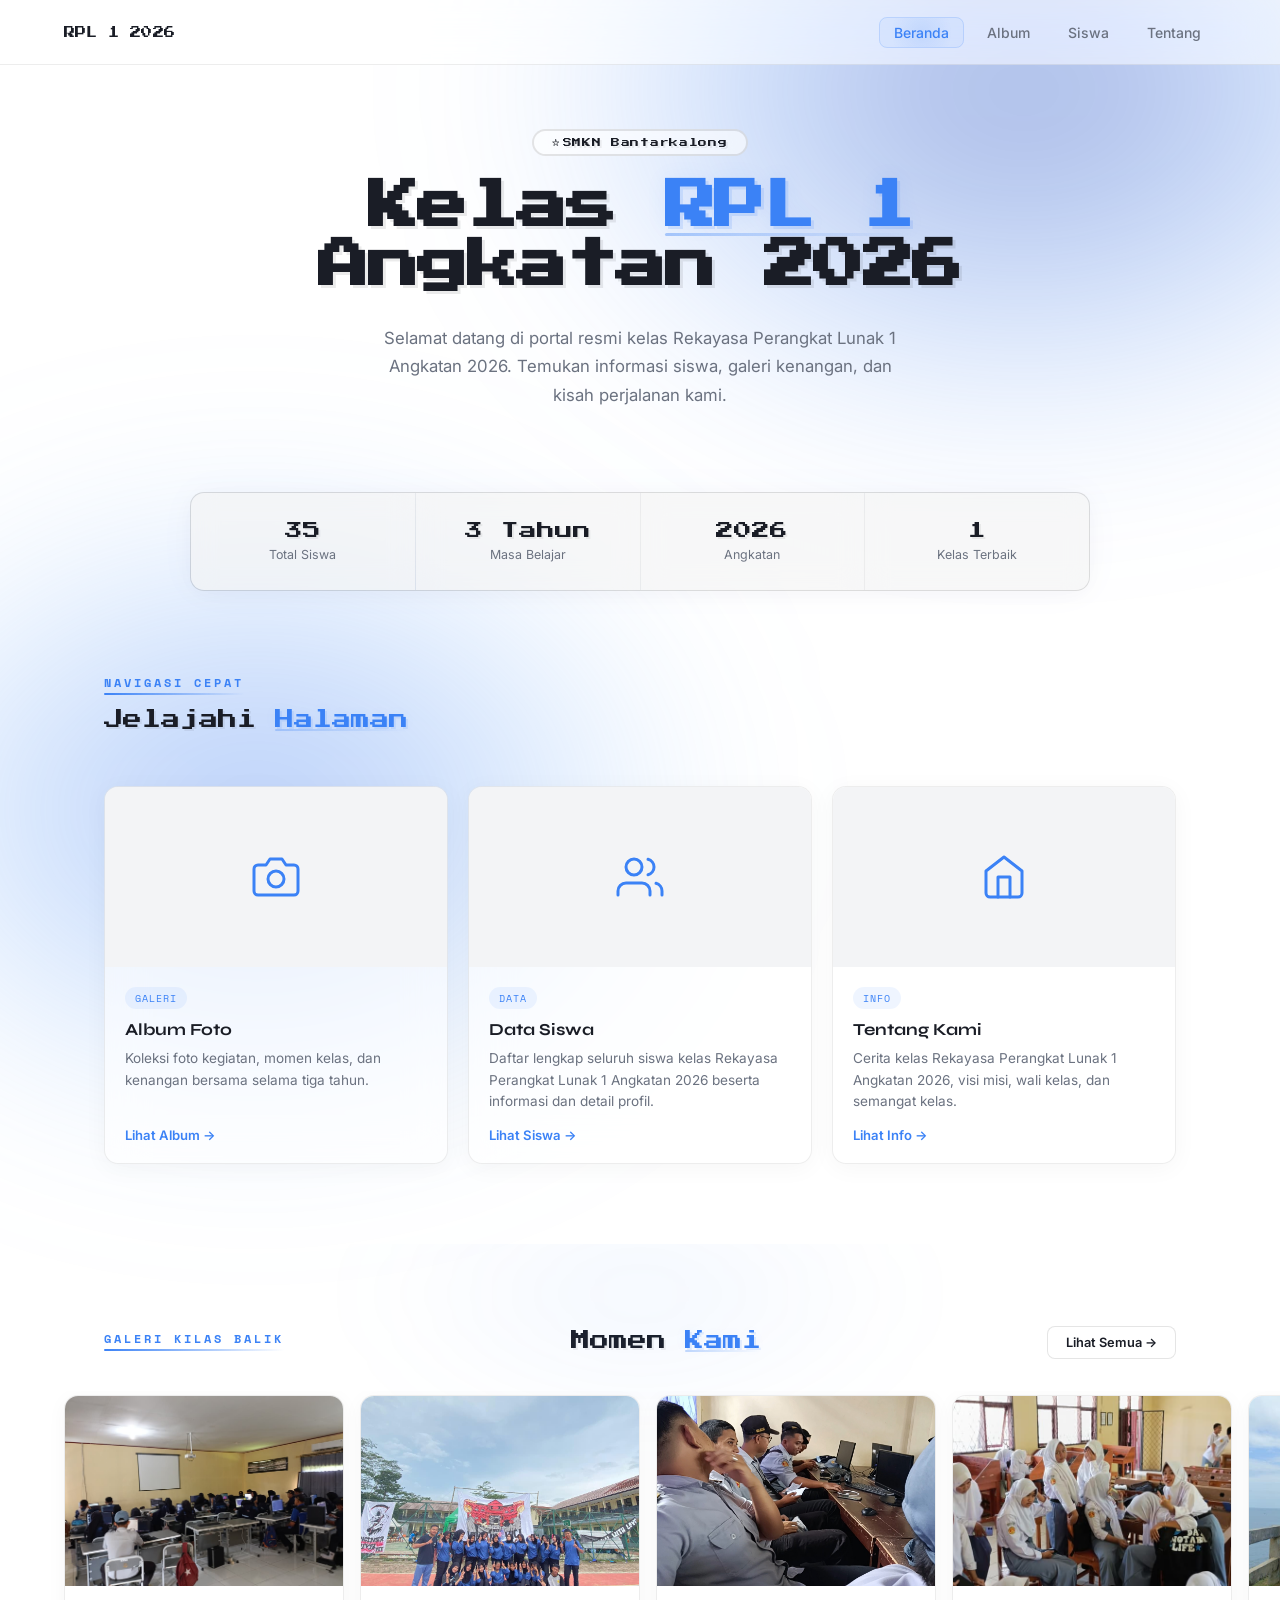
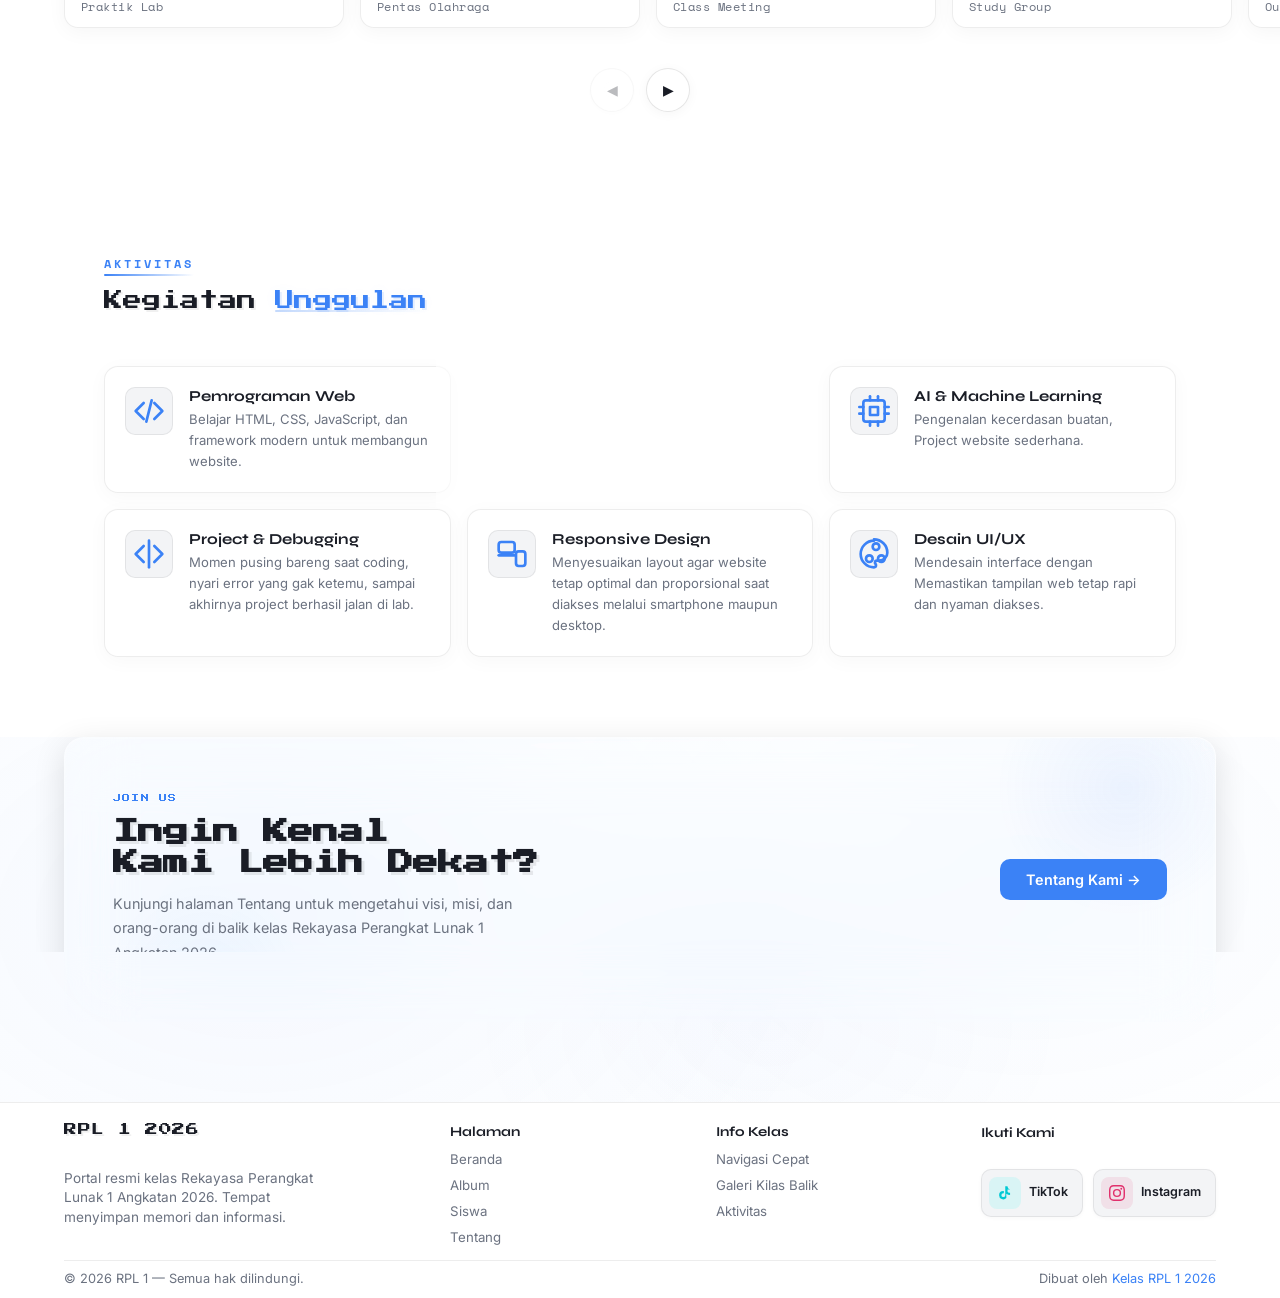
==== commit 9f62dda1: "Memperbarui link dan merapikan tampilan" ====
--- a/index.html
+++ b/index.html
@@ -39,7 +39,7 @@
     <div class="section pt-0">
       <div class="stats-bar fade-in">
         <div class="stat-item">
-          <div class="stat-num" data-target="36" data-suffix="">35</div>
+          <div class="stat-num" data-target="35" data-suffix="">35</div>
           <div class="stat-lbl">Total Siswa</div>
         </div>
         <div class="stat-item">
@@ -273,4 +273,4 @@
 
   <script src="assets/script.js"></script>
 </body>
-</html>+</html> 
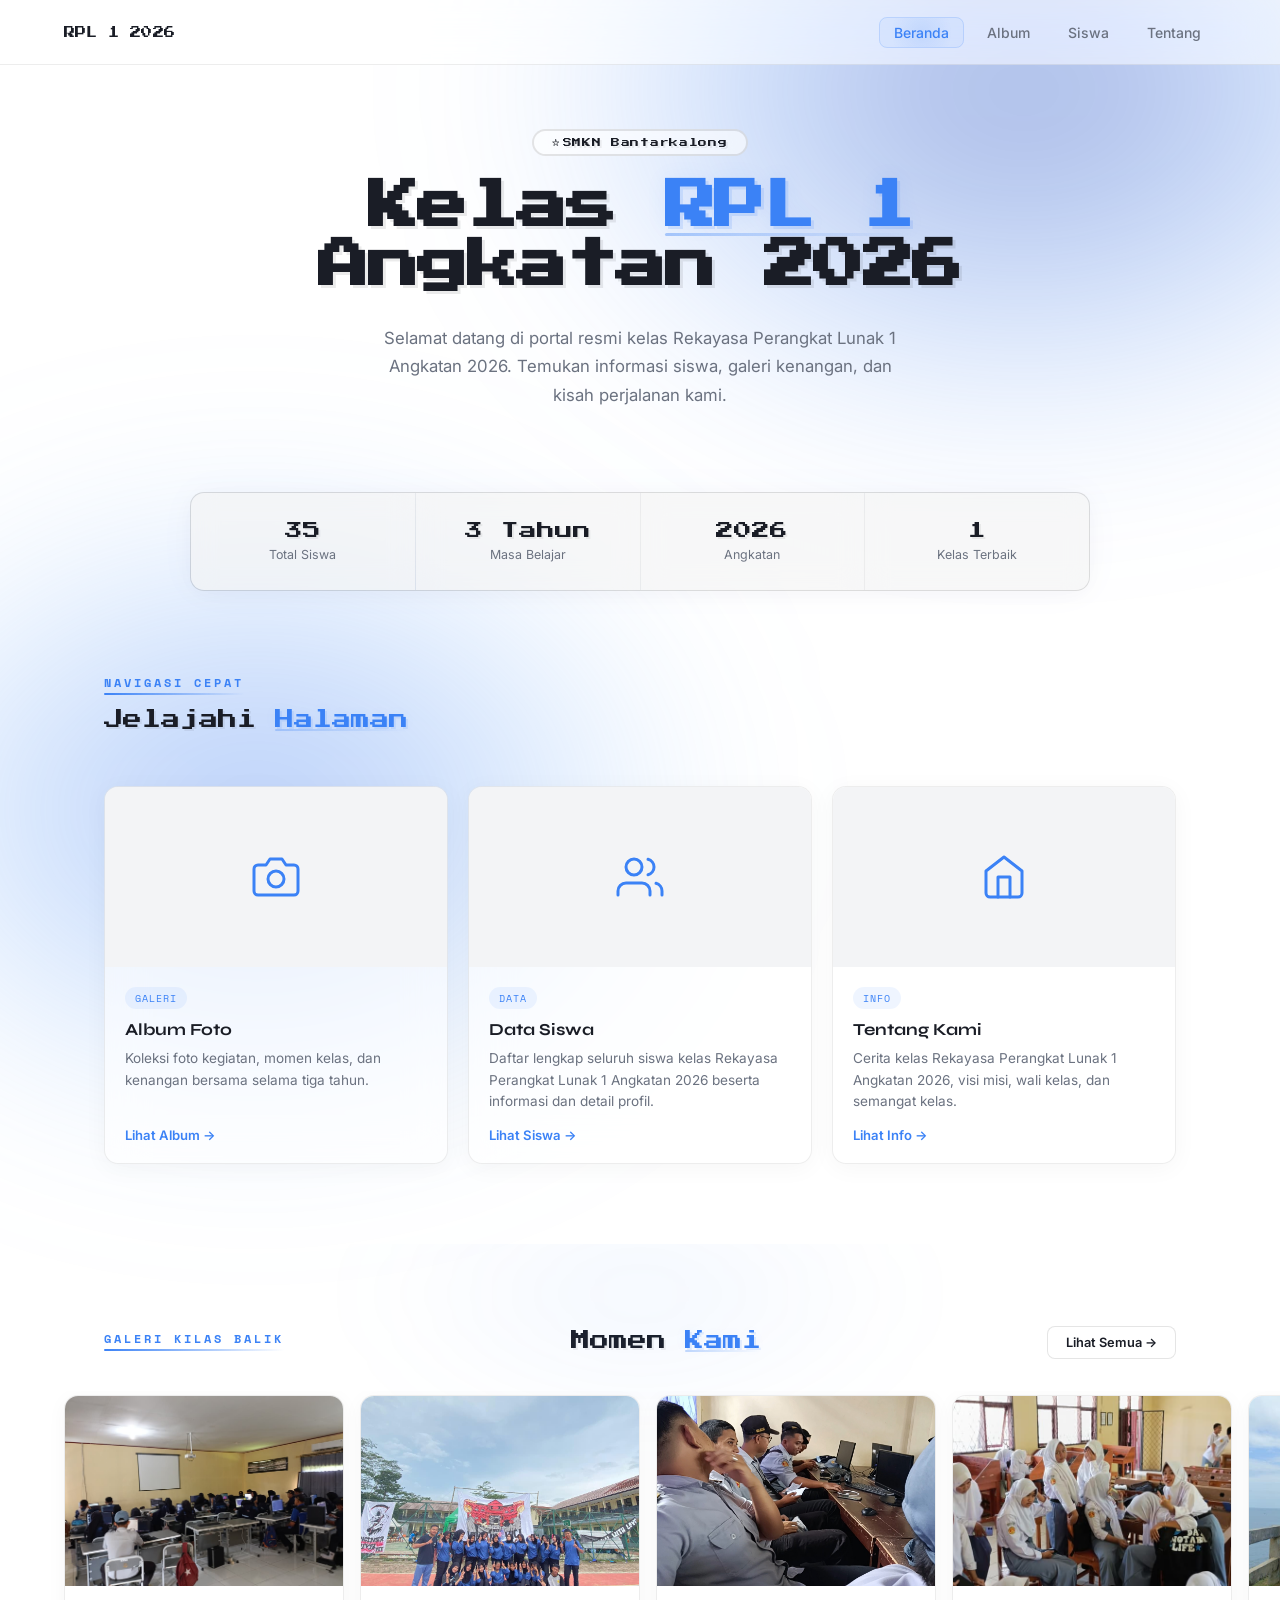
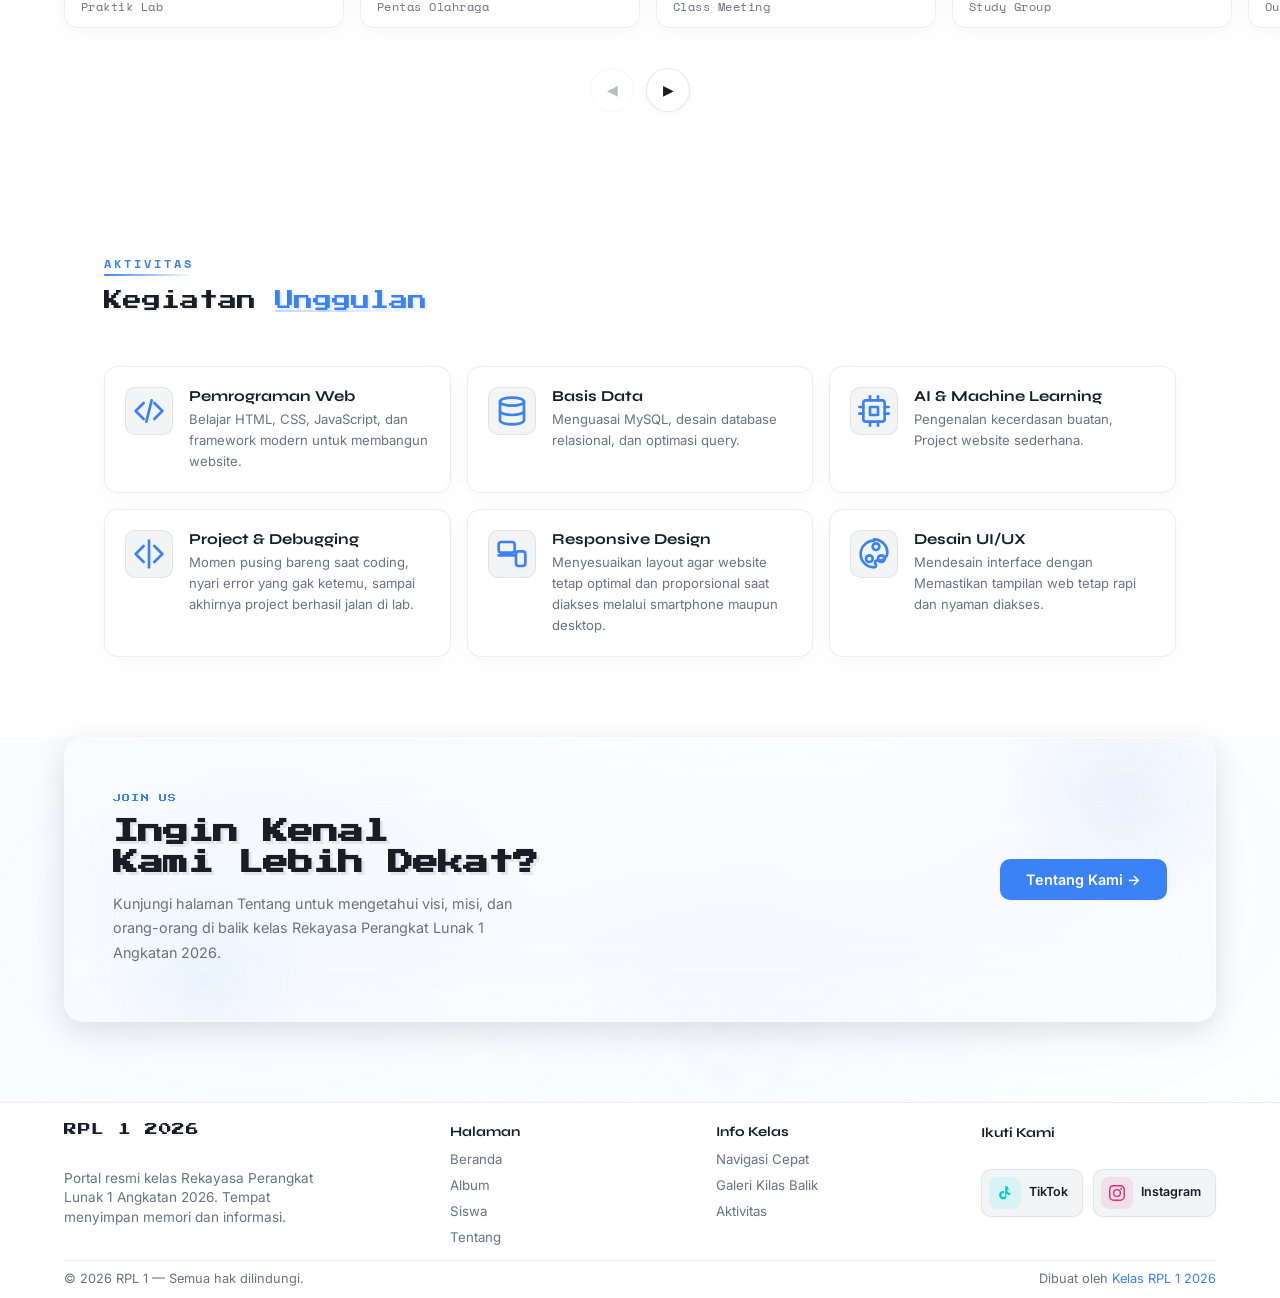
==== commit 4f9499e3: "Memperbarui link instagram" ====
--- a/index.html
+++ b/index.html
@@ -237,7 +237,7 @@
               <span class="social-name">TikTok</span>
             </a>
 
-            <a class="social-item ig-item" href="https://www.instagram.com/software_engineerr01" target="_blank" rel="noopener noreferrer" aria-label="Instagram RPL 1">
+            <a class="social-item ig-item" href="https://www.instagram.com/software_engineerr012026?igsh=MmttZGs0OWNicHg5" target="_blank" rel="noopener noreferrer" aria-label="Instagram RPL 1">
               <span class="icon-box">
                 <svg viewBox="0 0 24 24" xmlns="http://www.w3.org/2000/svg"><path d="M12 2.163c3.204 0 3.584.012 4.85.07 3.252.148 4.771 1.691 4.919 4.919.058 1.265.069 1.645.069 4.849 0 3.205-.012 3.584-.069 4.849-.149 3.225-1.664 4.771-4.919 4.919-1.266.058-1.644.07-4.85.07-3.204 0-3.584-.012-4.849-.07-3.26-.149-4.771-1.699-4.919-4.92-.058-1.265-.07-1.644-.07-4.849 0-3.204.013-3.583.07-4.849.149-3.227 1.664-4.771 4.919-4.919 1.266-.057 1.645-.069 4.849-.069zM12 0C8.741 0 8.333.014 7.053.072 2.695.272.273 2.69.073 7.052.014 8.333 0 8.741 0 12c0 3.259.014 3.668.072 4.948.2 4.358 2.618 6.78 6.98 6.98C8.333 23.986 8.741 24 12 24c3.259 0 3.668-.014 4.948-.072 4.354-.2 6.782-2.618 6.979-6.98.059-1.28.073-1.689.073-4.948 0-3.259-.014-3.667-.072-4.947-.196-4.354-2.617-6.78-6.979-6.98C15.668.014 15.259 0 12 0zm0 5.838a6.162 6.162 0 100 12.324 6.162 6.162 0 000-12.324zM12 16a4 4 0 110-8 4 4 0 010 8zm6.406-11.845a1.44 1.44 0 100 2.881 1.44 1.44 0 000-2.881z"/></svg>
               </span>
